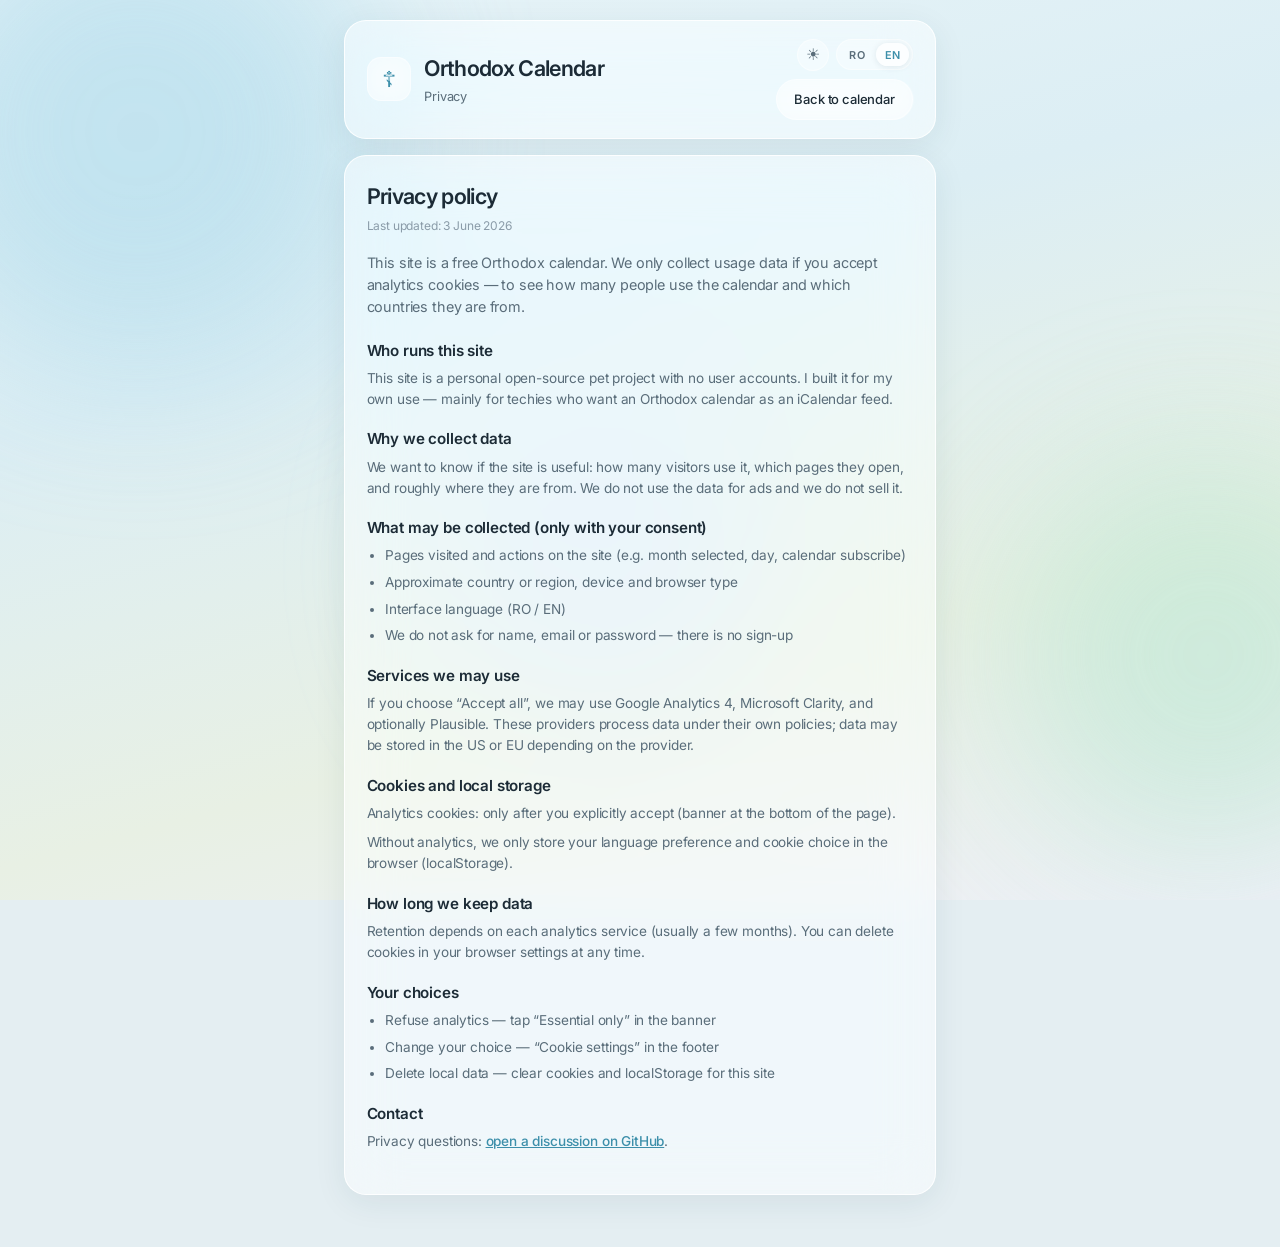
==== privacy.html @ df3aa3ce "Add full site experience: i18n, theme, privacy, subscribe, and fixes. Romanian/English UI with brows" ====
<!DOCTYPE html>
<html lang="en">
  <head>
    <script>
      (function () {
        var root = document.documentElement;
        try {
          if (localStorage.getItem("roc-theme") === "dark") {
            root.setAttribute("data-theme", "dark");
          }
        } catch (_) {}
        var lang = "en";
        try {
          var saved = localStorage.getItem("roc-calendar-lang");
          if (saved === "ro" || saved === "en") lang = saved;
          else {
            var list = navigator.languages && navigator.languages.length ? navigator.languages : [navigator.language || "en"];
            for (var i = 0; i < list.length; i++) {
              var t = String(list[i]).toLowerCase().replace("_", "-");
              if (t === "ro" || t.indexOf("ro-") === 0) {
                lang = "ro";
                break;
              }
            }
          }
        } catch (_) {}
        root.lang = lang;
      })();
    </script>
    <meta charset="utf-8" />
    <meta name="viewport" content="width=device-width, initial-scale=1" />
    <meta
      name="description"
      content="Politica de confidențialitate — Calendar Ortodox Românesc. Statistici anonime despre utilizare și țară."
    />
    <meta name="robots" content="index, follow" />
    <link rel="canonical" href="/privacy.html" />
    <title>Confidențialitate — Calendar Ortodox</title>
    <link rel="preconnect" href="https://fonts.googleapis.com" />
    <link rel="preconnect" href="https://fonts.gstatic.com" crossorigin />
    <link
      href="https://fonts.googleapis.com/css2?family=Inter:wght@400;500;600&display=swap"
      rel="stylesheet"
    />
    <link rel="stylesheet" href="/css/style.css" />
    <link
      rel="icon"
      href="data:image/svg+xml,%3Csvg xmlns='http://www.w3.org/2000/svg' viewBox='0 0 32 32'%3E%3Crect fill='%23a8d4e6' width='32' height='32' rx='8'/%3E%3Cpath stroke='%235a7a8a' stroke-width='1.5' d='M16 7v18M11 11h10M11 21h10'/%3E%3C/svg%3E"
    />
  </head>
  <body>
    <div class="ambient" aria-hidden="true">
      <div class="orb orb--1"></div>
      <div class="orb orb--2"></div>
      <div class="orb orb--3"></div>
    </div>

    <div class="shell shell--narrow">
      <header class="site-header glass">
        <div class="brand">
          <span class="brand-icon" aria-hidden="true">☦</span>
          <div>
            <h1 data-i18n="brand.title">Calendar Ortodox</h1>
            <p class="brand-sub" data-i18n="privacy.eyebrow">Confidențialitate</p>
          </div>
        </div>
        <div class="header-actions">
          <div class="header-controls">
            <button
              type="button"
              class="theme-toggle"
              id="theme-toggle"
              aria-pressed="false"
              aria-label="Temă întunecată"
            >
              <span class="theme-toggle__icon theme-toggle__icon--light" aria-hidden="true">☀</span>
              <span class="theme-toggle__icon theme-toggle__icon--dark" aria-hidden="true">☾</span>
            </button>
            <div class="lang-switch" role="group" data-i18n-aria="lang.label">
              <button type="button" class="lang-btn" data-lang="ro" aria-pressed="false">RO</button>
              <button type="button" class="lang-btn" data-lang="en" aria-pressed="false">EN</button>
            </div>
          </div>
          <a class="btn btn--glass btn--header" href="/" data-i18n="privacy.backHome">Înapoi la calendar</a>
        </div>
      </header>

      <main class="privacy-main">
        <article class="privacy glass">
          <h2 class="privacy__title" data-i18n="privacy.title">Politica de confidențialitate</h2>
          <p class="privacy__updated" data-i18n="privacy.updated">Actualizat: 3 iunie 2026</p>
          <p class="privacy__intro" data-i18n="privacy.intro">
            Acest site este un calendar ortodox gratuit. Colectăm date de utilizare doar dacă accepți cookie-urile de analiză — ca să vedem câți oameni folosesc calendarul și din ce țări vin.
          </p>

          <section class="privacy__section">
            <h3 data-i18n="privacy.who.title">Cine operează site-ul</h3>
            <p data-i18n="privacy.who.text">
              Acest site este un proiect personal open-source (pet project), fără conturi de utilizator.
            </p>
          </section>

          <section class="privacy__section">
            <h3 data-i18n="privacy.why.title">De ce colectăm date</h3>
            <p data-i18n="privacy.why.text">
              Vrem să știm dacă site-ul este util: câți vizitatori îl folosesc, ce pagini deschid și din ce țări provin (aproximativ). Nu folosim datele pentru reclame și nu le vindem.
            </p>
          </section>

          <section class="privacy__section">
            <h3 data-i18n="privacy.what.title">Ce date pot fi colectate (doar cu acceptul tău)</h3>
            <ul class="privacy__list">
              <li data-i18n="privacy.what.1">Pagini vizitate și acțiuni pe site (ex. lună selectată, zi, abonare la calendar)</li>
              <li data-i18n="privacy.what.2">Țară sau regiune aproximativă, tip de dispozitiv și browser</li>
              <li data-i18n="privacy.what.3">Limba interfeței (RO / EN)</li>
              <li data-i18n="privacy.what.4">Nu cerem nume, email sau parolă — site-ul nu are înregistrare</li>
            </ul>
          </section>

          <section class="privacy__section">
            <h3 data-i18n="privacy.providers.title">Servicii folosite</h3>
            <p data-i18n="privacy.providers.text">
              Dacă accepți „Accept toate”, putem folosi Google Analytics 4, Microsoft Clarity și, opțional, Plausible. Aceste servicii procesează date conform politicilor lor; datele ajung în SUA sau UE în funcție de furnizor.
            </p>
          </section>

          <section class="privacy__section">
            <h3 data-i18n="privacy.cookies.title">Cookie-uri și stocare locală</h3>
            <p data-i18n="privacy.cookies.analytics">
              Cookie-uri de analiză: doar după accept explicit (bannerul de la baza paginii).
            </p>
            <p data-i18n="privacy.cookies.essential">
              Fără analiză, păstrăm în browser doar preferința de limbă și alegerea ta privind cookie-urile (localStorage).
            </p>
          </section>

          <section class="privacy__section">
            <h3 data-i18n="privacy.retention.title">Cât timp păstrăm datele</h3>
            <p data-i18n="privacy.retention.text">
              Durata depinde de fiecare serviciu de analiză (de obicei câteva luni). Poți șterge cookie-urile din setările browserului oricând.
            </p>
          </section>

          <section class="privacy__section">
            <h3 data-i18n="privacy.rights.title">Ce poți face</h3>
            <ul class="privacy__list">
              <li data-i18n="privacy.rights.1">Refuză analiza — apasă „Doar esențiale” în banner</li>
              <li data-i18n="privacy.rights.2">Schimbă alegerea — „Setări cookie” în subsol</li>
              <li data-i18n="privacy.rights.3">Șterge date locale — șterge cookie-urile și localStorage pentru acest site</li>
            </ul>
          </section>

          <section class="privacy__section">
            <h3 data-i18n="privacy.contact.title">Contact</h3>
            <p>
              <span data-i18n="privacy.contact.before">Întrebări despre confidențialitate:</span>
              <a
                href="https://github.com/tiberiuungurianu/romanian-orthodox-calendar/issues"
                target="_blank"
                rel="noopener"
                data-i18n="privacy.contact.link"
                >deschide o discuție pe GitHub</a
              ><span data-i18n="privacy.contact.after">.</span>
            </p>
          </section>
        </article>
      </main>

      <footer class="site-footer">
        <p>
          <a href="/" data-i18n="privacy.backHome">Înapoi la calendar</a>
          ·
          <button type="button" class="footer-link" id="cookie-settings-link" data-i18n="consent.settings">
            Setări cookie
          </button>
        </p>
      </footer>
    </div>

    <div
      id="cookie-banner"
      class="cookie-banner glass"
      role="dialog"
      aria-labelledby="cookie-banner-title"
      aria-describedby="cookie-banner-text"
      hidden
    >
      <div class="cookie-banner__inner">
        <h2 id="cookie-banner-title" class="cookie-banner__title" data-i18n="consent.title">Cookie-uri și statistici</h2>
        <p id="cookie-banner-text" class="cookie-banner__text" data-i18n="consent.text">
          Folosim cookie-uri și servicii de analiză pentru a înțelege cum este folosit site-ul.
        </p>
        <p class="cookie-banner__legal">
          <a href="/privacy.html" data-i18n="consent.privacy">Politica de confidențialitate</a>
        </p>
        <div class="cookie-banner__actions">
          <button type="button" class="btn btn--fill" id="cookie-accept" data-i18n="consent.accept">Accept toate</button>
          <button type="button" class="btn btn--glass" id="cookie-reject" data-i18n="consent.reject">Doar esențiale</button>
        </div>
      </div>
    </div>

    <script type="module" src="/js/privacy-page.js"></script>
  </body>
</html>
---- css/style.css ----
/* Liquid glass — calm, fresh, minimalist */

:root {
  --ink: #1c2b36;
  --ink-soft: #5a6d7a;
  --ink-faint: #8a9ba8;

  --glass-bg: rgba(255, 255, 255, 0.52);
  --glass-bg-strong: rgba(255, 255, 255, 0.72);
  --glass-border: rgba(255, 255, 255, 0.85);
  --glass-border-subtle: rgba(255, 255, 255, 0.45);
  --glass-inset: rgba(255, 255, 255, 0.35);
  --glass-shadow: 0 8px 32px rgba(28, 60, 80, 0.08);
  --glass-shadow-hover: 0 12px 40px rgba(28, 60, 80, 0.12);

  --page-bg: #e4eef2;
  --ambient-bg: linear-gradient(165deg, #e8f4f8 0%, #dceef4 35%, #e8f0e4 70%, #eef0f8 100%);
  --orb-1: #a8d8ea;
  --orb-2: #b8e6d0;
  --orb-3: #d4e4f8;
  --orb-opacity: 0.55;

  --surface-hover: rgba(255, 255, 255, 0.55);
  --switch-active-bg: rgba(255, 255, 255, 0.75);
  --switch-active-shadow: 0 1px 6px rgba(28, 60, 80, 0.1);
  --btn-glass-bg: rgba(255, 255, 255, 0.4);
  --btn-glass-hover: rgba(255, 255, 255, 0.65);
  --btn-icon-hover: rgba(255, 255, 255, 0.55);
  --platform-bg: rgba(255, 255, 255, 0.55);
  --platform-shadow: 0 4px 16px rgba(28, 60, 80, 0.08);
  --subscribe-help-bg: rgba(255, 255, 255, 0.6);
  --event-surface-bg: rgba(255, 255, 255, 0.45);
  --event-surface-border: rgba(255, 255, 255, 0.6);
  --divider: rgba(255, 255, 255, 0.55);
  --scrollbar-thumb: rgba(90, 109, 122, 0.25);
  --focus-outline: rgba(61, 143, 170, 0.55);
  --today-halo: rgba(255, 255, 255, 0.9);
  --feast-num: #a67c1a;
  --major-title: #9f3030;
  --empty-border: rgba(90, 109, 122, 0.2);
  --month-active-bg: rgba(61, 143, 170, 0.18);
  --month-active-border: rgba(61, 143, 170, 0.45);
  --month-active-ring: rgba(61, 143, 170, 0.2);
  --month-current-border: rgba(61, 143, 170, 0.25);
  --grid-selected-border: rgba(61, 143, 170, 0.45);
  --grid-selected-inset: rgba(61, 143, 170, 0.25);
  --grid-selected-major-border: rgba(214, 69, 69, 0.4);
  --grid-selected-major-ring: rgba(214, 69, 69, 0.15);
  --cookie-banner-shadow: 0 16px 48px rgba(28, 60, 80, 0.18);
  --hover-accent-border: rgba(61, 143, 170, 0.4);
  --hover-ring: 0 0 0 3px var(--accent-soft);
  --hover-lift-shadow: 0 8px 24px rgba(28, 60, 80, 0.12);
  --hover-cell-shadow: 0 4px 14px rgba(28, 60, 80, 0.1);
  --hover-fill-shadow: 0 8px 28px var(--accent-fill-shadow-hover), var(--hover-ring);
  --hover-ease: cubic-bezier(0.22, 1, 0.36, 1);

  --accent: #3d8faa;
  --accent-soft: rgba(61, 143, 170, 0.15);
  --accent-fill-top: #4a9fb8;
  --accent-fill-bottom: #3d8faa;
  --accent-fill-shadow: rgba(61, 143, 170, 0.35);
  --accent-fill-shadow-hover: rgba(61, 143, 170, 0.45);
  --today-ring: #3d8faa;
  --today-shadow: rgba(61, 143, 170, 0.4);
  --today-shadow-tone: rgba(61, 143, 170, 0.35);
  --spinner-track: rgba(61, 143, 170, 0.15);

  --major: #d64545;
  --major-bg: rgba(214, 69, 69, 0.12);
  --major-border: rgba(214, 69, 69, 0.25);
  --feast: #c4922a;
  --feast-bg: rgba(196, 146, 42, 0.12);
  --feast-border: rgba(196, 146, 42, 0.28);
  --saint: #3d9a6a;
  --saint-bg: rgba(61, 154, 106, 0.1);
  --saint-border: rgba(61, 154, 106, 0.22);
  --fasting: #7b6cb8;
  --fasting-bg: rgba(123, 108, 184, 0.1);
  --fasting-border: rgba(123, 108, 184, 0.25);

  --radius-sm: 12px;
  --radius: 22px;
  --radius-lg: 28px;
  --blur: blur(28px) saturate(160%);
  --font: "Inter", -apple-system, BlinkMacSystemFont, "SF Pro Text", "Segoe UI", sans-serif;
  --cal-gap: 6px;
  --cal-cell-h: 2.75rem;
  --cal-weekday-h: 1.75rem;

  color-scheme: light;
}

[data-theme="dark"] {
  --ink: #e4edf3;
  --ink-soft: #9eb0bc;
  --ink-faint: #6d8494;

  --glass-bg: rgba(22, 34, 42, 0.78);
  --glass-bg-strong: rgba(30, 44, 54, 0.92);
  --glass-border: rgba(255, 255, 255, 0.1);
  --glass-border-subtle: rgba(255, 255, 255, 0.06);
  --glass-inset: rgba(0, 0, 0, 0.28);
  --glass-shadow: 0 8px 32px rgba(0, 0, 0, 0.4);
  --glass-shadow-hover: 0 12px 40px rgba(0, 0, 0, 0.5);

  --page-bg: #0e1418;
  --ambient-bg: linear-gradient(165deg, #0f1820 0%, #121c26 35%, #101820 70%, #0c1218 100%);
  --orb-1: #1a4a5c;
  --orb-2: #1a3d4a;
  --orb-3: #243850;
  --orb-opacity: 0.4;

  --surface-hover: rgba(255, 255, 255, 0.08);
  --switch-active-bg: rgba(255, 255, 255, 0.12);
  --switch-active-shadow: 0 1px 8px rgba(0, 0, 0, 0.35);
  --btn-glass-bg: rgba(255, 255, 255, 0.06);
  --btn-glass-hover: rgba(255, 255, 255, 0.12);
  --btn-icon-hover: rgba(255, 255, 255, 0.1);
  --platform-bg: rgba(255, 255, 255, 0.06);
  --platform-shadow: 0 4px 16px rgba(0, 0, 0, 0.35);
  --subscribe-help-bg: rgba(255, 255, 255, 0.05);
  --event-surface-bg: rgba(255, 255, 255, 0.05);
  --event-surface-border: rgba(255, 255, 255, 0.08);
  --divider: rgba(255, 255, 255, 0.1);
  --scrollbar-thumb: rgba(255, 255, 255, 0.15);
  --focus-outline: rgba(94, 184, 212, 0.65);
  --today-halo: rgba(14, 20, 24, 0.95);
  --feast-num: #e8c060;
  --major-title: #f5a0a0;
  --empty-border: rgba(255, 255, 255, 0.12);
  --month-active-bg: rgba(94, 184, 212, 0.2);
  --month-active-border: rgba(94, 184, 212, 0.45);
  --month-active-ring: rgba(94, 184, 212, 0.25);
  --month-current-border: rgba(94, 184, 212, 0.3);
  --grid-selected-border: rgba(94, 184, 212, 0.5);
  --grid-selected-inset: rgba(94, 184, 212, 0.3);
  --grid-selected-major-border: rgba(240, 112, 112, 0.45);
  --grid-selected-major-ring: rgba(240, 112, 112, 0.2);
  --cookie-banner-shadow: 0 16px 48px rgba(0, 0, 0, 0.55);
  --hover-accent-border: rgba(94, 184, 212, 0.45);
  --hover-lift-shadow: 0 10px 28px rgba(0, 0, 0, 0.45);
  --hover-cell-shadow: 0 6px 18px rgba(0, 0, 0, 0.35);
  --hover-fill-shadow: 0 10px 32px var(--accent-fill-shadow-hover), var(--hover-ring);

  --accent: #5eb8d4;
  --accent-soft: rgba(94, 184, 212, 0.2);
  --accent-fill-top: #6ec4de;
  --accent-fill-bottom: #4a9fb8;
  --accent-fill-shadow: rgba(94, 184, 212, 0.35);
  --accent-fill-shadow-hover: rgba(94, 184, 212, 0.5);
  --today-ring: #5eb8d4;
  --today-shadow: rgba(94, 184, 212, 0.45);
  --today-shadow-tone: rgba(94, 184, 212, 0.4);
  --spinner-track: rgba(94, 184, 212, 0.2);

  --major: #f07070;
  --major-bg: rgba(240, 112, 112, 0.15);
  --major-border: rgba(240, 112, 112, 0.35);
  --feast: #e8c060;
  --feast-bg: rgba(232, 192, 96, 0.14);
  --feast-border: rgba(232, 192, 96, 0.32);
  --saint: #5ecf8a;
  --saint-bg: rgba(94, 207, 138, 0.12);
  --saint-border: rgba(94, 207, 138, 0.28);
  --fasting: #a898e8;
  --fasting-bg: rgba(168, 152, 232, 0.12);
  --fasting-border: rgba(168, 152, 232, 0.3);

  color-scheme: dark;
}

*,
*::before,
*::after {
  box-sizing: border-box;
}

html {
  font-size: 16px;
  -webkit-font-smoothing: antialiased;
  -moz-osx-font-smoothing: grayscale;
  scroll-behavior: smooth;
}

@media (prefers-reduced-motion: reduce) {
  html {
    scroll-behavior: auto;
  }
}

body {
  margin: 0;
  min-height: 100vh;
  font-family: var(--font);
  font-weight: 400;
  color: var(--ink);
  background: var(--page-bg);
  line-height: 1.55;
  letter-spacing: -0.01em;
  transition: background 0.25s ease, color 0.2s ease;
}

/* Ambient mesh background */
.ambient {
  position: fixed;
  inset: 0;
  z-index: -1;
  overflow: hidden;
  background: var(--ambient-bg);
  transition: background 0.35s ease;
}

.orb {
  position: absolute;
  border-radius: 50%;
  filter: blur(80px);
  opacity: var(--orb-opacity);
  animation: drift 22s ease-in-out infinite;
  will-change: transform;
  contain: strict;
  transition: background 0.35s ease, opacity 0.35s ease;
}

.orb--1 {
  width: min(70vw, 480px);
  height: min(70vw, 480px);
  background: var(--orb-1);
  top: -12%;
  left: -8%;
}

.orb--2 {
  width: min(60vw, 400px);
  height: min(60vw, 400px);
  background: var(--orb-2);
  bottom: 5%;
  right: -10%;
  animation-delay: -8s;
}

.orb--3 {
  width: min(50vw, 320px);
  height: min(50vw, 320px);
  background: var(--orb-3);
  top: 45%;
  left: 35%;
  animation-delay: -14s;
}

@keyframes drift {
  0%,
  100% {
    transform: translate(0, 0) scale(1);
  }
  50% {
    transform: translate(2%, 3%) scale(1.04);
  }
}

.shell {
  max-width: 1120px;
  margin: 0 auto;
  padding: 1.25rem 1.5rem 2rem;
}

/* Glass surfaces */
.glass {
  background: var(--glass-bg);
  backdrop-filter: var(--blur);
  -webkit-backdrop-filter: var(--blur);
  border: 1px solid var(--glass-border);
  border-radius: var(--radius);
  box-shadow: var(--glass-shadow);
  transition: background 0.25s ease, border-color 0.25s ease, box-shadow 0.25s ease;
}

.glass-inset {
  background: var(--glass-inset);
  backdrop-filter: blur(16px) saturate(140%);
  -webkit-backdrop-filter: blur(16px) saturate(140%);
  border: 1px solid var(--glass-border-subtle);
  border-radius: var(--radius-sm);
  transition: background 0.25s var(--hover-ease), border-color 0.25s var(--hover-ease),
    box-shadow 0.25s var(--hover-ease), transform 0.25s var(--hover-ease);
}

/* Header */
.site-header {
  display: flex;
  align-items: center;
  justify-content: space-between;
  gap: 1rem;
  padding: 1.1rem 1.35rem;
  margin-bottom: 0.85rem;
}

.brand {
  display: flex;
  align-items: center;
  gap: 0.85rem;
}

.brand-icon {
  display: flex;
  align-items: center;
  justify-content: center;
  width: 2.75rem;
  height: 2.75rem;
  font-size: 1.35rem;
  color: var(--accent);
  background: var(--glass-inset);
  border: 1px solid var(--glass-border-subtle);
  border-radius: 14px;
  backdrop-filter: blur(12px);
}

.brand h1 {
  margin: 0;
  font-size: 1.35rem;
  font-weight: 600;
  letter-spacing: -0.03em;
}

.brand-sub {
  margin: 0.1rem 0 0;
  font-size: 0.8rem;
  color: var(--ink-soft);
  font-weight: 400;
}

.header-actions {
  display: flex;
  flex-direction: column;
  align-items: flex-end;
  gap: 0.5rem;
}

.source {
  margin: 0;
  font-size: 0.75rem;
}

.source a {
  color: var(--accent);
  text-decoration: none;
  font-weight: 500;
}


.btn--header {
  padding: 0.45rem 1rem;
  font-size: 0.75rem;
  white-space: nowrap;
}

.lang-switch {
  display: inline-flex;
  padding: 3px;
  border-radius: 100px;
  background: var(--glass-inset);
  border: 1px solid var(--glass-border-subtle);
  gap: 2px;
}

.lang-btn {
  font-family: var(--font);
  font-size: 0.68rem;
  font-weight: 600;
  letter-spacing: 0.04em;
  padding: 0.3rem 0.55rem;
  border: none;
  border-radius: 100px;
  background: transparent;
  color: var(--ink-soft);
  cursor: pointer;
  transition: background 0.25s var(--hover-ease), color 0.25s var(--hover-ease), box-shadow 0.25s var(--hover-ease),
    transform 0.25s var(--hover-ease);
}

.lang-btn--active {
  background: var(--switch-active-bg);
  color: var(--accent);
  box-shadow: var(--switch-active-shadow);
}

.theme-toggle {
  display: inline-flex;
  align-items: center;
  justify-content: center;
  width: 2rem;
  height: 2rem;
  padding: 0;
  border: 1px solid var(--glass-border-subtle);
  border-radius: 50%;
  background: var(--glass-inset);
  color: var(--ink-soft);
  cursor: pointer;
  font-size: 1rem;
  line-height: 1;
  transition: background 0.25s var(--hover-ease), color 0.25s var(--hover-ease), border-color 0.25s var(--hover-ease),
    box-shadow 0.25s var(--hover-ease), transform 0.25s var(--hover-ease);
}

.theme-toggle:active {
  transform: scale(0.94);
}

.theme-toggle__icon--dark {
  display: none;
}

[data-theme="dark"] .theme-toggle__icon--light {
  display: none;
}

[data-theme="dark"] .theme-toggle__icon--dark {
  display: inline;
}

.header-controls {
  display: inline-flex;
  align-items: center;
  gap: 0.45rem;
}

main {
  display: flex;
  flex-direction: column;
  gap: 0.7rem;
}

/* Two columns on desktop: calendar left, month matrix right */
.app-layout {
  display: flex;
  flex-direction: column;
  gap: 0.7rem;
}

.col-main {
  display: flex;
  flex-direction: column;
  gap: 0.7rem;
  min-width: 0;
  overflow-anchor: none;
}

.col-months {
  padding: 1.1rem 1.15rem;
}

@media (max-width: 899px) {
  .col-months {
    order: -1;
  }
}

.months-lede {
  margin: 0 0 0.85rem;
  font-size: 0.75rem;
  color: var(--ink-faint);
  line-height: 1.4;
}

.month-matrix {
  display: grid;
  grid-template-columns: repeat(3, 1fr);
  gap: 0.45rem;
}

.month-cell {
  display: flex;
  flex-direction: column;
  align-items: center;
  justify-content: center;
  gap: 0.1rem;
  min-height: 3.5rem;
  padding: 0.55rem 0.35rem;
  border: 1px solid transparent;
  border-radius: var(--radius-sm);
  cursor: pointer;
  font-family: var(--font);
  text-align: center;
  transition: background 0.25s var(--hover-ease), border-color 0.25s var(--hover-ease),
    transform 0.25s var(--hover-ease), box-shadow 0.25s var(--hover-ease);
}

.month-cell--active {
  background: var(--month-active-bg) !important;
  border-color: var(--month-active-border) !important;
  box-shadow: 0 0 0 1px var(--month-active-ring);
}

.month-cell--active .month-cell__name {
  color: var(--accent);
  font-weight: 600;
}

.month-cell--current-month:not(.month-cell--active) {
  border-color: var(--month-current-border);
}

.month-cell__name {
  font-size: 0.78rem;
  font-weight: 500;
  color: var(--ink);
  letter-spacing: -0.02em;
  line-height: 1.2;
}

.month-cell__year {
  font-size: 0.65rem;
  font-weight: 500;
  color: var(--ink-faint);
  font-variant-numeric: tabular-nums;
}

@media (min-width: 900px) {
  .app-layout {
    display: grid;
    grid-template-columns: minmax(0, 1fr) 240px;
    gap: 0.85rem;
    align-items: start;
  }

  .col-months {
    position: sticky;
    top: 1.25rem;
    padding: 1rem 0.95rem;
  }

  .month-matrix {
    grid-template-columns: repeat(2, 1fr);
    gap: 0.4rem;
  }

  .month-cell {
    min-height: 3.25rem;
  }
}

.eyebrow {
  margin: 0 0 0.25rem;
  font-size: 0.68rem;
  font-weight: 600;
  text-transform: uppercase;
  letter-spacing: 0.1em;
  color: var(--ink-faint);
}

.section-title,
.month-label {
  margin: 0;
  font-size: 1.5rem;
  font-weight: 600;
  letter-spacing: -0.03em;
}

.lede {
  margin: 0 0 1.1rem;
  font-size: 0.9rem;
  color: var(--ink-soft);
  line-height: 1.5;
}

.subscribe {
  padding: 1.15rem 1.25rem 1.1rem;
  content-visibility: auto;
  contain-intrinsic-size: auto 320px;
}

.subscribe h2 {
  margin: 0 0 0.35rem;
  font-size: 1.15rem;
  font-weight: 600;
  letter-spacing: -0.02em;
}

.feed-label {
  display: block;
  font-size: 0.68rem;
  font-weight: 600;
  text-transform: uppercase;
  letter-spacing: 0.08em;
  color: var(--ink-faint);
  margin-bottom: 0.4rem;
}

.feed-row {
  display: flex;
  gap: 0.5rem;
  margin-bottom: 0.45rem;
}

.feed-input {
  flex: 1;
  min-width: 0;
  font-family: var(--font);
  font-size: 0.75rem;
  color: var(--ink-soft);
  padding: 0.65rem 0.85rem;
  border: none;
  outline: none;
}

.feed-input:focus {
  box-shadow: 0 0 0 2px var(--focus-outline);
}

.feed-hint {
  margin: 0 0 1rem;
  font-size: 0.78rem;
  color: var(--ink-faint);
  line-height: 1.4;
}

.subscribe-platforms {
  display: grid;
  grid-template-columns: repeat(2, 1fr);
  gap: 0.5rem;
  margin-bottom: 0.75rem;
}

.platform-card {
  display: flex;
  flex-direction: column;
  align-items: flex-start;
  gap: 0.15rem;
  padding: 0.85rem 0.9rem;
  text-decoration: none;
  color: inherit;
  transition: background 0.25s var(--hover-ease), transform 0.25s var(--hover-ease), box-shadow 0.25s var(--hover-ease),
    border-color 0.25s var(--hover-ease);
}

.platform-card__icon {
  width: 1.75rem;
  height: 1.75rem;
  border-radius: 8px;
  background: linear-gradient(145deg, #5ac8fa, #007aff);
  margin-bottom: 0.25rem;
}

.platform-card__icon--google {
  background: linear-gradient(145deg, #fbbc04, #ea4335 55%, #34a853);
}

.platform-card__icon--outlook {
  background: linear-gradient(145deg, #0078d4, #00bcf2);
}

.platform-card__icon--download {
  display: flex;
  align-items: center;
  justify-content: center;
  font-size: 1rem;
  font-weight: 600;
  color: var(--ink-soft);
  background: var(--subscribe-help-bg);
}

.platform-card__name {
  font-size: 0.85rem;
  font-weight: 600;
  letter-spacing: -0.02em;
}

.platform-card__hint {
  font-size: 0.68rem;
  color: var(--ink-faint);
}

.subscribe-extra {
  display: flex;
  flex-wrap: wrap;
  gap: 0.45rem;
  margin-bottom: 0.75rem;
}

.subscribe-help {
  padding: 0;
  overflow: hidden;
}

.subscribe-help summary {
  padding: 0.75rem 1rem;
  font-size: 0.82rem;
  font-weight: 500;
  color: var(--ink-soft);
  cursor: pointer;
  list-style: none;
  border-radius: var(--radius-sm);
  transition: background 0.25s var(--hover-ease), color 0.25s var(--hover-ease);
}

.subscribe-help summary::-webkit-details-marker {
  display: none;
}

.subscribe-help summary::after {
  content: " +";
  color: var(--accent);
}

.subscribe-help[open] summary::after {
  content: " −";
}

.subscribe-help__body {
  padding: 0 1rem 1rem;
  display: grid;
  gap: 0.85rem;
}

.subscribe-help__body article h3 {
  margin: 0 0 0.25rem;
  font-size: 0.8rem;
  font-weight: 600;
  color: var(--ink);
}

.subscribe-help__body article p {
  margin: 0;
  font-size: 0.78rem;
  color: var(--ink-soft);
  line-height: 1.45;
}

@media (min-width: 600px) {
  .subscribe-platforms {
    grid-template-columns: repeat(4, 1fr);
  }
}

/* Buttons */
.btn {
  font-family: var(--font);
  font-size: 0.8125rem;
  font-weight: 500;
  padding: 0.6rem 1.1rem;
  border-radius: 100px;
  border: none;
  cursor: pointer;
  text-decoration: none;
  display: inline-flex;
  align-items: center;
  justify-content: center;
  transition: transform 0.25s var(--hover-ease), box-shadow 0.25s var(--hover-ease), background 0.25s var(--hover-ease),
    border-color 0.25s var(--hover-ease), color 0.2s ease;
}

.btn:active {
  transform: scale(0.97);
}

.btn--fill {
  background: linear-gradient(180deg, var(--accent-fill-top) 0%, var(--accent-fill-bottom) 100%);
  color: #fff;
  box-shadow: 0 4px 16px var(--accent-fill-shadow);
}

.btn--glass {
  background: var(--btn-glass-bg);
  color: var(--ink);
  border: 1px solid var(--glass-border-subtle);
  backdrop-filter: blur(12px);
}

.btn--compact {
  padding: 0.45rem 0.9rem;
  font-size: 0.75rem;
}

.btn-icon {
  width: 2.5rem;
  height: 2.5rem;
  padding: 0;
  border: none;
  border-radius: 50%;
  cursor: pointer;
  color: var(--ink);
  display: flex;
  align-items: center;
  justify-content: center;
  transition: transform 0.25s var(--hover-ease), background 0.25s var(--hover-ease), box-shadow 0.25s var(--hover-ease),
    color 0.2s ease;
}

.btn-icon:active {
  transform: scale(0.94);
}

/* Cards */
.today,
.calendar,
.loader,
.error,
.subscribe {
  padding: 1.1rem 1.2rem;
}

.loader,
.error {
  text-align: center;
  color: var(--ink-soft);
}

.spinner {
  width: 32px;
  height: 32px;
  margin: 0 auto 0.85rem;
  border: 2px solid var(--spinner-track);
  border-top-color: var(--accent);
  border-radius: 50%;
  animation: spin 0.7s linear infinite;
}

@keyframes spin {
  to {
    transform: rotate(360deg);
  }
}

.error h2 {
  margin: 0 0 0.5rem;
  font-size: 1.1rem;
  font-weight: 600;
  color: var(--major);
}

.meta {
  margin: 0 0 0.25rem;
  padding-left: 0.25rem;
  font-size: 0.75rem;
  color: var(--ink-faint);
}

.muted {
  color: var(--ink-soft);
  font-size: 0.9rem;
}

/* Events */
.event-list {
  list-style: none;
  margin: 0.55rem 0 0;
  padding: 0;
  display: flex;
  flex-direction: column;
  gap: 0.4rem;
}

.event-item {
  display: flex;
  flex-wrap: wrap;
  align-items: center;
  gap: 0.5rem 0.65rem;
  padding: 0.75rem 1rem;
  border-radius: var(--radius-sm);
  background: var(--event-surface-bg);
  border: 1px solid var(--event-surface-border);
  backdrop-filter: blur(8px);
  border-left: 3px solid var(--saint);
}

.event-item--major {
  border-left-color: var(--major);
  background: var(--major-bg);
}

.event-item--major .event-title {
  font-weight: 500;
  color: var(--major-title);
}

.event-item--major .event-badge {
  background: rgba(214, 69, 69, 0.9);
  color: #fff;
}

.event-item--feast {
  border-left-color: var(--feast);
  background: var(--feast-bg);
}

.event-item--feast .event-badge {
  background: rgba(196, 146, 42, 0.9);
  color: #fff;
}

.event-item--saint .event-badge {
  background: rgba(61, 154, 106, 0.85);
  color: #fff;
}

.event-item--fasting {
  border-left-color: var(--fasting);
  background: var(--fasting-bg);
}

.event-item--fasting .event-badge {
  background: rgba(123, 108, 184, 0.9);
  color: #fff;
}

.event-item--empty {
  border-left-color: transparent;
  background: transparent;
  border: 1px dashed var(--empty-border);
  color: var(--ink-soft);
  font-size: 0.88rem;
}

.event-badge {
  font-size: 0.6rem;
  font-weight: 600;
  text-transform: uppercase;
  letter-spacing: 0.06em;
  padding: 0.2rem 0.5rem;
  border-radius: 100px;
  flex-shrink: 0;
}

.event-title {
  font-size: 0.9rem;
  flex: 1;
  min-width: 10rem;
  line-height: 1.4;
}

/* Calendar grid */
.cal-toolbar {
  display: flex;
  align-items: center;
  gap: 0.4rem;
  margin-bottom: 0.85rem;
}

.month-label {
  flex: 1;
  text-align: center;
  font-size: 1.25rem;
  min-width: 9.5rem;
}

/* Fixed-height calendar area — 6 weeks always */
.calendar-grid-wrap {
  min-height: calc(
    var(--cal-weekday-h) + 6 * var(--cal-cell-h) + 5 * var(--cal-gap)
  );
}

.calendar-grid {
  display: grid;
  grid-template-columns: repeat(7, 1fr);
  grid-template-rows: var(--cal-weekday-h) repeat(6, var(--cal-cell-h));
  gap: var(--cal-gap);
  height: calc(var(--cal-weekday-h) + 6 * var(--cal-cell-h) + 5 * var(--cal-gap));
}

section.calendar {
  min-height: 0;
}

/* Day detail — always reserved inside calendar card (no layout jump) */
.day-detail-slot {
  margin-top: 0.75rem;
  padding-top: 0.85rem;
  border-top: 1px solid var(--divider);
  min-height: 8.5rem;
}

.day-detail-slot--idle #day-title {
  color: var(--ink-faint);
}

.day-panel-empty {
  margin: 0.35rem 0 0;
  font-size: 0.88rem;
}

.day-panel-events {
  max-height: 10.5rem;
  overflow-y: auto;
  overscroll-behavior: contain;
  scrollbar-width: thin;
}

.day-panel-events::-webkit-scrollbar {
  width: 5px;
}

.day-panel-events::-webkit-scrollbar-thumb {
  background: var(--scrollbar-thumb);
  border-radius: 4px;
}

.grid-cell:focus {
  outline: none;
}

.grid-cell:focus-visible {
  outline: 2px solid var(--focus-outline);
  outline-offset: 1px;
}

.grid-weekday {
  text-align: center;
  font-size: 0.65rem;
  font-weight: 600;
  text-transform: uppercase;
  letter-spacing: 0.06em;
  color: var(--ink-faint);
  padding: 0.25rem 0 0.5rem;
}

.grid-cell {
  height: 100%;
  min-height: 0;
  display: flex;
  flex-direction: column;
  align-items: center;
  justify-content: center;
  gap: 3px;
  border: 1px solid transparent;
  border-radius: var(--radius-sm);
  background: transparent;
  cursor: pointer;
  font-family: var(--font);
  padding: 0.15rem;
  transition: background 0.25s var(--hover-ease), border-color 0.25s var(--hover-ease), box-shadow 0.25s var(--hover-ease),
    transform 0.25s var(--hover-ease);
}

.grid-cell--pad {
  cursor: default;
  pointer-events: none;
}

.grid-cell--tone-major {
  background: var(--major-bg);
  border-color: var(--major-border);
}

.grid-cell--tone-major .day-num {
  color: var(--major);
  font-weight: 600;
}

.grid-cell--tone-feast {
  background: var(--feast-bg);
  border-color: var(--feast-border);
}

.grid-cell--tone-feast .day-num {
  color: var(--feast-num);
  font-weight: 600;
}

.grid-cell--tone-saint {
  background: var(--saint-bg);
  border-color: var(--saint-border);
}

.grid-cell--tone-saint .day-num {
  color: var(--saint);
  font-weight: 500;
}

.grid-cell--tone-fasting {
  background: var(--fasting-bg);
  border-color: var(--fasting-border);
}

.grid-cell--tone-fasting .day-num {
  color: var(--fasting);
  font-weight: 500;
}

.grid-cell--today .day-num {
  background: var(--today-ring);
  color: #fff;
  width: 1.75rem;
  height: 1.75rem;
  border-radius: 50%;
  display: flex;
  align-items: center;
  justify-content: center;
  font-weight: 600;
  font-size: 0.8rem;
  box-shadow: 0 2px 12px var(--today-shadow);
}

.grid-cell--today.grid-cell--tone-major .day-num,
.grid-cell--today.grid-cell--tone-feast .day-num {
  box-shadow: 0 0 0 2px var(--today-halo), 0 2px 12px var(--today-shadow-tone);
}

.grid-cell--selected {
  background: var(--glass-bg-strong) !important;
  border-color: var(--grid-selected-border) !important;
  box-shadow: inset 0 0 0 2px var(--grid-selected-inset);
}

.grid-cell--selected.grid-cell--tone-major {
  border-color: var(--grid-selected-major-border) !important;
  box-shadow: 0 0 0 2px var(--grid-selected-major-ring);
}

.day-num {
  font-size: 0.82rem;
  line-height: 1.75rem;
  font-weight: 450;
  font-variant-numeric: tabular-nums;
}

.dots {
  display: flex;
  gap: 3px;
  min-height: 5px;
}

.dot {
  width: 5px;
  height: 5px;
  border-radius: 50%;
  box-shadow: 0 0 6px currentColor;
}

.dot--major {
  background: var(--major);
  color: var(--major);
}

.dot--feast {
  background: var(--feast);
  color: var(--feast);
}

.dot--saint {
  background: var(--saint);
  color: var(--saint);
}

.dot--fasting {
  background: var(--fasting);
  color: var(--fasting);
}

/* Legend */
.legend {
  list-style: none;
  margin: 0.85rem 0 0;
  padding: 0.75rem 0.85rem;
  display: grid;
  grid-template-columns: repeat(2, 1fr);
  gap: 0.4rem 0.75rem;
  font-size: 0.72rem;
  color: var(--ink-soft);
}

.legend-item {
  display: flex;
  align-items: center;
  gap: 0.45rem;
  line-height: 1.3;
}

.legend-item strong {
  font-weight: 600;
}

.legend-item--major strong {
  color: var(--major);
}

.legend-item--feast strong {
  color: var(--feast-num);
}

.legend-item--saint strong {
  color: var(--saint);
}

.legend-item--fasting strong {
  color: var(--fasting);
}

.legend-hint {
  color: var(--ink-faint);
}

.day-title--major,
.section-title.day-title--major {
  color: var(--major);
}

.day-title--feast,
.section-title.day-title--feast {
  color: var(--feast-num);
}

.day-title--saint,
.section-title.day-title--saint {
  color: var(--saint);
}

.day-title--fasting,
.section-title.day-title--fasting {
  color: var(--fasting);
}

/* Legal CTA (bottom of page) */
.page-legal {
  display: flex;
  justify-content: center;
  margin-top: 2.25rem;
}

/* Footer & toast */
.site-footer {
  margin-top: 1.25rem;
  text-align: center;
  font-size: 0.75rem;
  color: var(--ink-faint);
}

.site-footer a {
  color: var(--accent);
  text-decoration: none;
  font-weight: 500;
}

.site-footer__note {
  max-width: 28rem;
  margin: 0.35rem auto 0;
  line-height: 1.45;
}

.footer-link {
  font-family: var(--font);
  font-size: 0.75rem;
  color: var(--ink-faint);
  background: none;
  border: none;
  padding: 0;
  cursor: pointer;
  text-decoration: underline;
  transition: color 0.2s var(--hover-ease), text-shadow 0.2s var(--hover-ease);
}

/* Hover polish (pointer devices only) */
@media (hover: hover) {
  .source a:hover {
    text-decoration: underline;
    text-underline-offset: 3px;
    text-shadow: 0 0 20px var(--accent-soft);
  }

  .lang-btn:not(.lang-btn--active):hover {
    color: var(--ink);
    background: var(--surface-hover);
  }

  .theme-toggle:hover {
    color: var(--accent);
    background: var(--surface-hover);
    border-color: var(--hover-accent-border);
    box-shadow: var(--hover-ring), var(--hover-lift-shadow);
    transform: translateY(-2px) scale(1.04);
  }

  .month-cell:not(.month-cell--active):hover {
    background: var(--surface-hover);
    border-color: var(--hover-accent-border);
    box-shadow: var(--hover-cell-shadow);
    transform: translateY(-2px);
  }

  .month-cell--active:hover {
    box-shadow: var(--hover-ring), var(--hover-cell-shadow);
    transform: translateY(-1px);
  }

  .platform-card.glass-inset:hover {
    background: var(--platform-bg);
    border-color: var(--hover-accent-border);
    transform: translateY(-3px);
    box-shadow: var(--hover-ring), var(--hover-lift-shadow);
  }

  .btn--fill:hover {
    transform: translateY(-2px);
    box-shadow: var(--hover-fill-shadow);
    filter: brightness(1.06);
  }

  .btn--glass:hover {
    background: var(--btn-glass-hover);
    border-color: var(--hover-accent-border);
    box-shadow: var(--hover-ring), var(--hover-lift-shadow);
    transform: translateY(-2px);
  }

  .btn-icon:hover {
    background: var(--btn-icon-hover);
    color: var(--accent);
    box-shadow: var(--hover-ring);
    transform: scale(1.06);
  }

  .grid-cell:hover:not(.grid-cell--pad):not(.grid-cell--selected) {
    background: var(--surface-hover);
    border-color: var(--hover-accent-border);
    box-shadow: var(--hover-cell-shadow);
    transform: translateY(-2px) scale(1.02);
  }

  .grid-cell--tone-major:hover:not(.grid-cell--pad):not(.grid-cell--selected) {
    background: var(--major-bg);
    border-color: var(--major-border);
    box-shadow: 0 4px 14px var(--major-border);
  }

  .grid-cell--tone-feast:hover:not(.grid-cell--pad):not(.grid-cell--selected) {
    background: var(--feast-bg);
    border-color: var(--feast-border);
    box-shadow: 0 4px 14px var(--feast-border);
  }

  .grid-cell--tone-saint:hover:not(.grid-cell--pad):not(.grid-cell--selected) {
    background: var(--saint-bg);
    border-color: var(--saint-border);
    box-shadow: 0 4px 14px var(--saint-border);
  }

  .grid-cell--tone-fasting:hover:not(.grid-cell--pad):not(.grid-cell--selected) {
    background: var(--fasting-bg);
    border-color: var(--fasting-border);
    box-shadow: 0 4px 14px var(--fasting-border);
  }

  .subscribe-help summary:hover {
    color: var(--ink);
    background: var(--surface-hover);
  }

  .site-footer a:hover,
  .footer-link:hover {
    color: var(--accent);
    text-decoration: underline;
    text-underline-offset: 3px;
    text-shadow: 0 0 16px var(--accent-soft);
  }

  .cookie-banner__legal a:hover {
    text-shadow: 0 0 12px var(--accent-soft);
  }

  .page-legal .btn--glass:hover {
    transform: translateY(-3px);
  }
}

/* Cookie consent */
.cookie-banner {
  position: fixed;
  inset: auto 1rem 1rem 1rem;
  z-index: 200;
  max-width: 520px;
  margin: 0 auto;
  left: 0;
  right: 0;
  padding: 1.1rem 1.2rem;
  box-shadow: var(--cookie-banner-shadow);
}

.cookie-banner__title {
  margin: 0 0 0.4rem;
  font-size: 1rem;
  font-weight: 600;
  letter-spacing: -0.02em;
}

.cookie-banner__text {
  margin: 0 0 0.5rem;
  font-size: 0.8rem;
  line-height: 1.45;
  color: var(--ink-soft);
}

.cookie-banner__legal {
  margin: 0 0 0.85rem;
  font-size: 0.75rem;
}

.cookie-banner__legal a {
  color: var(--accent);
  text-decoration: underline;
  font-weight: 500;
}

.cookie-banner__actions {
  display: flex;
  flex-wrap: wrap;
  gap: 0.5rem;
}

@media (max-width: 520px) {
  .cookie-banner {
    inset: auto 0.75rem 0.75rem 0.75rem;
  }

  .cookie-banner__actions .btn {
    flex: 1 1 calc(50% - 0.25rem);
  }
}

/* Privacy policy */
.shell--narrow {
  max-width: 40rem;
}

.privacy-main {
  margin-top: 1rem;
}

.privacy {
  padding: 1.5rem 1.35rem;
}

.privacy__title {
  margin: 0 0 0.25rem;
  font-size: 1.35rem;
  font-weight: 600;
  letter-spacing: -0.03em;
}

.privacy__updated {
  margin: 0 0 1rem;
  font-size: 0.75rem;
  color: var(--ink-faint);
}

.privacy__intro {
  margin: 0 0 1.25rem;
  font-size: 0.9rem;
  line-height: 1.55;
  color: var(--ink-soft);
}

.privacy__section {
  margin-bottom: 1.1rem;
}

.privacy__section h3 {
  margin: 0 0 0.35rem;
  font-size: 0.95rem;
  font-weight: 600;
}

.privacy__section p {
  margin: 0 0 0.5rem;
  font-size: 0.85rem;
  line-height: 1.55;
  color: var(--ink-soft);
}

.privacy__section p:last-child {
  margin-bottom: 0;
}

.privacy__section a {
  color: var(--accent);
  font-weight: 500;
}

.privacy__list {
  margin: 0;
  padding-left: 1.15rem;
  font-size: 0.85rem;
  line-height: 1.55;
  color: var(--ink-soft);
}

.privacy__list li + li {
  margin-top: 0.35rem;
}

.toast {
  position: fixed;
  bottom: 1.75rem;
  left: 50%;
  transform: translateX(-50%);
  padding: 0.7rem 1.25rem;
  font-size: 0.85rem;
  font-weight: 500;
  color: var(--ink);
  z-index: 100;
  max-width: 90vw;
  text-align: center;
}

@media (max-width: 520px) {
  .shell {
    padding: 1rem 1rem 1.75rem;
  }

  .site-header {
    flex-direction: column;
    align-items: stretch;
    padding: 1rem 1.1rem;
  }

  .header-actions {
    flex-direction: row;
    flex-wrap: wrap;
    align-items: center;
    justify-content: space-between;
    width: 100%;
    gap: 0.5rem;
  }

  .header-controls {
    order: -1;
  }

  .feed-row {
    flex-direction: column;
  }

  .feed-row .btn--fill {
    width: 100%;
  }

  .subscribe-platforms {
    grid-template-columns: repeat(2, 1fr);
  }

  .month-matrix {
    grid-template-columns: repeat(4, 1fr);
    gap: 0.35rem;
  }

  .month-cell__name {
    font-size: 0.68rem;
  }

  .month-cell__year {
    font-size: 0.6rem;
  }

  .legend {
    grid-template-columns: 1fr;
  }

  :root {
    --cal-gap: 4px;
    --cal-cell-h: 2.35rem;
    --cal-weekday-h: 1.5rem;
  }

  .grid-cell {
    border-radius: 10px;
  }
}

@media (prefers-reduced-motion: reduce) {
  .orb {
    animation: none;
  }

  .btn,
  .grid-cell,
  .month-cell,
  .theme-toggle,
  .platform-card.glass-inset,
  .glass-inset {
    transition: none;
  }

  @media (hover: hover) {
    .theme-toggle:hover,
    .month-cell:hover,
    .platform-card.glass-inset:hover,
    .btn--fill:hover,
    .btn--glass:hover,
    .btn-icon:hover,
    .grid-cell:hover:not(.grid-cell--pad) {
      transform: none;
    }

    .btn--fill:hover {
      filter: none;
    }
  }
}
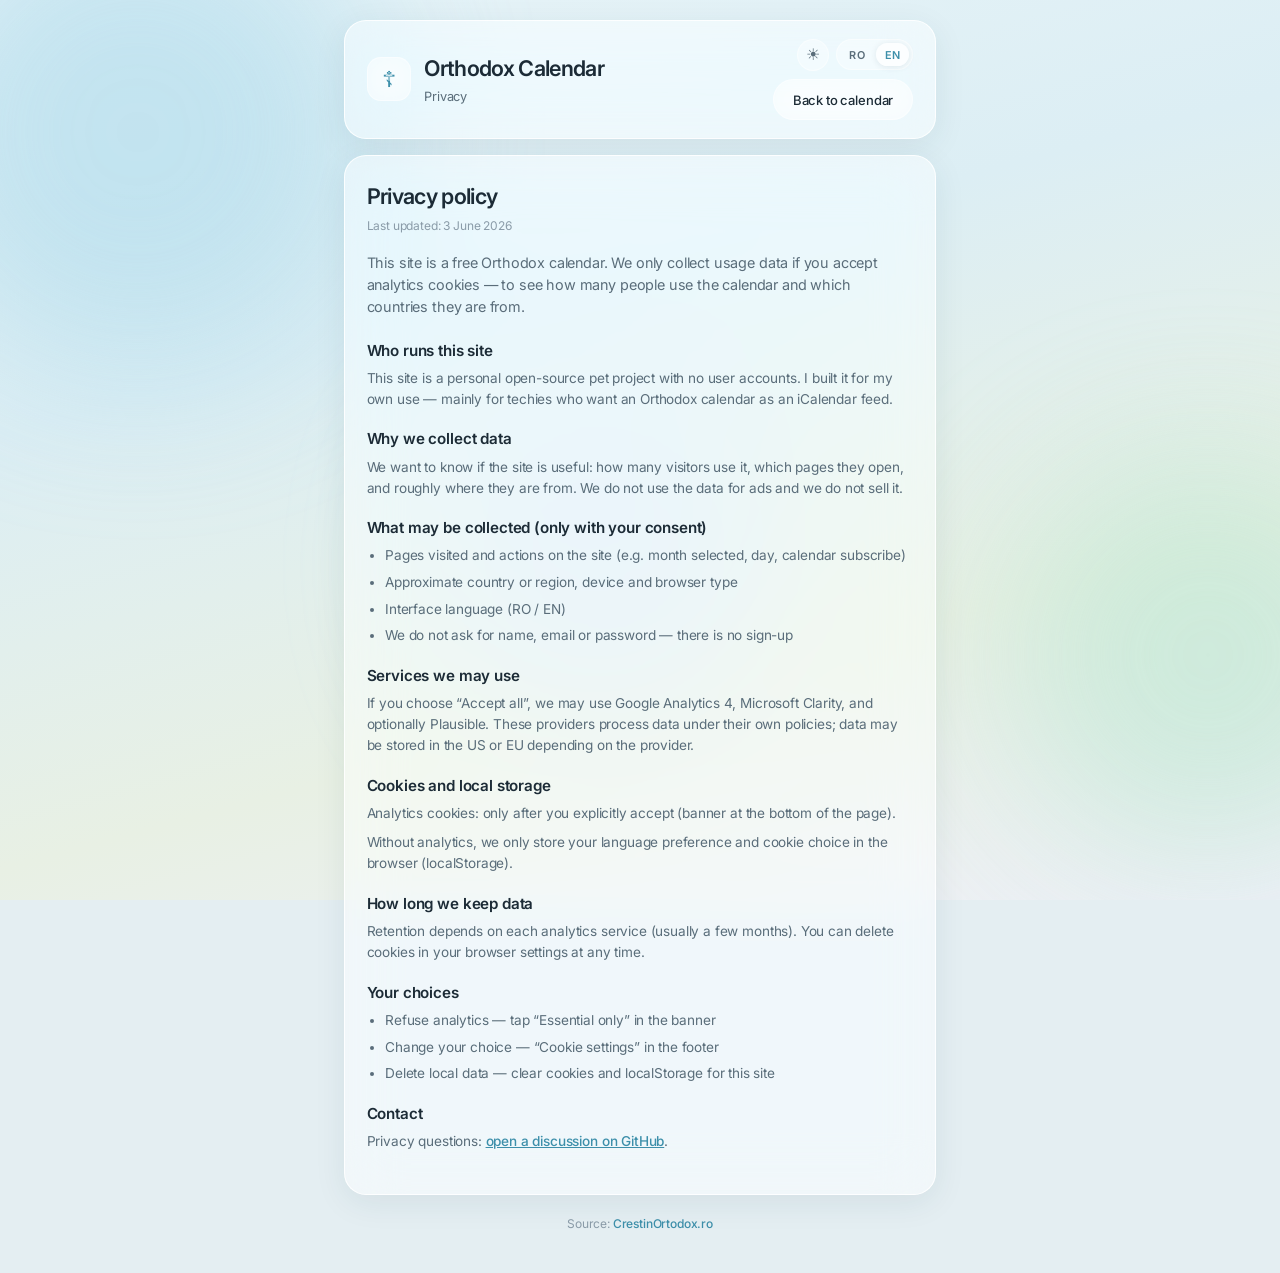
==== commit c21b97b1: "Design v1.1: mobile sheet, scroll-to-top, and EN day details. Bottom sheet for selected-day details " ====
--- a/privacy.html
+++ b/privacy.html
@@ -28,7 +28,7 @@
       })();
     </script>
     <meta charset="utf-8" />
-    <meta name="viewport" content="width=device-width, initial-scale=1" />
+    <meta name="viewport" content="width=device-width, initial-scale=1, viewport-fit=cover" />
     <meta
       name="description"
       content="Politica de confidențialitate — Calendar Ortodox Românesc. Statistici anonime despre utilizare și țară."
@@ -167,6 +167,13 @@
       </main>
 
       <footer class="site-footer">
+        <p
+          class="site-footer__source"
+          data-i18n-html="footer.source"
+        >
+          Sursă:
+          <a href="https://www.crestinortodox.ro/calendar-ortodox/" target="_blank" rel="noopener">CrestinOrtodox.ro</a>
+        </p>
         <p>
           <a href="/" data-i18n="privacy.backHome">Înapoi la calendar</a>
           ·
@@ -200,6 +207,21 @@
       </div>
     </div>
 
+    <button
+      type="button"
+      class="scroll-top"
+      id="scroll-top"
+      hidden
+      data-i18n-aria="scrollTop.aria"
+      aria-label="Înapoi sus — derulează la începutul paginii"
+    >
+      <span class="scroll-top__chevrons" aria-hidden="true">
+        <span class="scroll-top__chevron"></span>
+        <span class="scroll-top__chevron"></span>
+      </span>
+      <span class="scroll-top__label" data-i18n="scrollTop.label">Sus</span>
+    </button>
+
     <script type="module" src="/js/privacy-page.js"></script>
   </body>
 </html>
--- a/css/style.css
+++ b/css/style.css
@@ -38,9 +38,12 @@
   --feast-num: #a67c1a;
   --major-title: #9f3030;
   --empty-border: rgba(90, 109, 122, 0.2);
-  --month-active-bg: rgba(61, 143, 170, 0.18);
-  --month-active-border: rgba(61, 143, 170, 0.45);
-  --month-active-ring: rgba(61, 143, 170, 0.2);
+  --month-active-bg: #2a7589;
+  --month-active-border: #1a5566;
+  --month-active-text: #ffffff;
+  --month-active-year: rgba(255, 255, 255, 0.88);
+  --month-active-ring: rgba(42, 117, 137, 0.35);
+  --month-active-shadow: 0 3px 14px rgba(42, 117, 137, 0.42);
   --month-current-border: rgba(61, 143, 170, 0.25);
   --grid-selected-border: rgba(61, 143, 170, 0.45);
   --grid-selected-inset: rgba(61, 143, 170, 0.25);
@@ -53,6 +56,9 @@
   --hover-cell-shadow: 0 4px 14px rgba(28, 60, 80, 0.1);
   --hover-fill-shadow: 0 8px 28px var(--accent-fill-shadow-hover), var(--hover-ring);
   --hover-ease: cubic-bezier(0.22, 1, 0.36, 1);
+  --rule: rgba(90, 109, 122, 0.22);
+  --divider-edge: rgba(61, 143, 170, 0.22);
+  --divider-center: rgba(61, 143, 170, 0.5);
 
   --accent: #3d8faa;
   --accent-soft: rgba(61, 143, 170, 0.15);
@@ -61,9 +67,14 @@
   --accent-fill-shadow: rgba(61, 143, 170, 0.35);
   --accent-fill-shadow-hover: rgba(61, 143, 170, 0.45);
   --today-ring: #3d8faa;
+  --today-cell-bg: #3d8faa;
+  --today-cell-text: #ffffff;
+  --today-cell-border: #2a7589;
   --today-shadow: rgba(61, 143, 170, 0.4);
   --today-shadow-tone: rgba(61, 143, 170, 0.35);
   --spinner-track: rgba(61, 143, 170, 0.15);
+  --fancy-ring: #3d8faa;
+  --fancy-inner: var(--glass-bg-strong);
 
   --major: #d64545;
   --major-bg: rgba(214, 69, 69, 0.12);
@@ -86,11 +97,16 @@
   --cal-gap: 6px;
   --cal-cell-h: 2.75rem;
   --cal-weekday-h: 1.75rem;
+  --cal-cell-border: 1px;
+  --cal-cell-border-color: rgba(90, 109, 122, 0.28);
+  --cal-dot-size: 4px;
+  --cal-dot-edge: 6px;
 
   color-scheme: light;
 }
 
 [data-theme="dark"] {
+  --cal-cell-border-color: rgba(255, 255, 255, 0.14);
   --ink: #e4edf3;
   --ink-soft: #9eb0bc;
   --ink-faint: #6d8494;
@@ -128,9 +144,12 @@
   --feast-num: #e8c060;
   --major-title: #f5a0a0;
   --empty-border: rgba(255, 255, 255, 0.12);
-  --month-active-bg: rgba(94, 184, 212, 0.2);
-  --month-active-border: rgba(94, 184, 212, 0.45);
-  --month-active-ring: rgba(94, 184, 212, 0.25);
+  --month-active-bg: #6ec8e4;
+  --month-active-border: #9ee0f2;
+  --month-active-text: #061018;
+  --month-active-year: rgba(6, 16, 24, 0.72);
+  --month-active-ring: rgba(110, 200, 228, 0.55);
+  --month-active-shadow: 0 3px 18px rgba(94, 184, 212, 0.55);
   --month-current-border: rgba(94, 184, 212, 0.3);
   --grid-selected-border: rgba(94, 184, 212, 0.5);
   --grid-selected-inset: rgba(94, 184, 212, 0.3);
@@ -141,6 +160,9 @@
   --hover-lift-shadow: 0 10px 28px rgba(0, 0, 0, 0.45);
   --hover-cell-shadow: 0 6px 18px rgba(0, 0, 0, 0.35);
   --hover-fill-shadow: 0 10px 32px var(--accent-fill-shadow-hover), var(--hover-ring);
+  --rule: rgba(255, 255, 255, 0.12);
+  --divider-edge: rgba(94, 184, 212, 0.28);
+  --divider-center: rgba(94, 184, 212, 0.55);
 
   --accent: #5eb8d4;
   --accent-soft: rgba(94, 184, 212, 0.2);
@@ -149,9 +171,14 @@
   --accent-fill-shadow: rgba(94, 184, 212, 0.35);
   --accent-fill-shadow-hover: rgba(94, 184, 212, 0.5);
   --today-ring: #5eb8d4;
+  --today-cell-bg: #5eb8d4;
+  --today-cell-text: #061018;
+  --today-cell-border: #8ed4f0;
   --today-shadow: rgba(94, 184, 212, 0.45);
   --today-shadow-tone: rgba(94, 184, 212, 0.4);
   --spinner-track: rgba(94, 184, 212, 0.2);
+  --fancy-ring: #2a6f82;
+  --fancy-inner: var(--glass-bg-strong);
 
   --major: #f07070;
   --major-bg: rgba(240, 112, 112, 0.15);
@@ -179,6 +206,8 @@
   font-size: 16px;
   -webkit-font-smoothing: antialiased;
   -moz-osx-font-smoothing: grayscale;
+  -webkit-text-size-adjust: 100%;
+  text-size-adjust: 100%;
   scroll-behavior: smooth;
 }
 
@@ -191,6 +220,7 @@
 body {
   margin: 0;
   min-height: 100vh;
+  overflow-x: clip;
   font-family: var(--font);
   font-weight: 400;
   color: var(--ink);
@@ -335,22 +365,13 @@
   gap: 0.5rem;
 }
 
-.source {
-  margin: 0;
-  font-size: 0.75rem;
-}
-
-.source a {
-  color: var(--accent);
-  text-decoration: none;
-  font-weight: 500;
-}
-
-
 .btn--header {
   padding: 0.45rem 1rem;
   font-size: 0.75rem;
   white-space: nowrap;
+  min-width: 8.75rem;
+  text-align: center;
+  box-sizing: border-box;
 }
 
 .lang-switch {
@@ -423,6 +444,14 @@
   gap: 0.45rem;
 }
 
+/* Section dividers — phones only (see @media max-width: 899px) */
+.section-divider {
+  display: none;
+  margin: 0;
+  padding: 0;
+  border: none;
+}
+
 main {
   display: flex;
   flex-direction: column;
@@ -444,13 +473,723 @@
   overflow-anchor: none;
 }
 
-.col-months {
-  padding: 1.1rem 1.15rem;
-}
-
+/* Phone / tablet — flat layout with elegant section dividers */
 @media (max-width: 899px) {
+  :root {
+    --mobile-stack-gap: 0.65rem;
+    --mobile-section-y: 0.55rem;
+  }
+
+  main {
+    display: flex;
+    flex-direction: column;
+    gap: var(--mobile-stack-gap);
+  }
+
+  /* DOM order: calendar → subscribe; hide subscribe while loading */
+  main:has(#loader:not([hidden])) > .subscribe.section-block,
+  main:has(#loader:not([hidden])) > .section-divider:not(.section-divider--footer) {
+    display: none;
+  }
+
+  #app {
+    display: flex;
+    flex-direction: column;
+    gap: var(--mobile-stack-gap);
+  }
+
+  #app > .app-layout {
+    order: 1;
+  }
+
+  #app > .section-divider--compact {
+    display: none;
+  }
+
+  #app > .meta {
+    order: 2;
+    margin: 0;
+    padding: 0 0 0 0.25rem;
+  }
+
+  .section-divider {
+    position: relative;
+    display: block;
+    width: 100%;
+    height: 0.85rem;
+    margin: 0;
+    background: transparent;
+    overflow: visible;
+    flex-shrink: 0;
+  }
+
+  .section-divider::before {
+    content: "";
+    position: absolute;
+    left: 6%;
+    right: 6%;
+    top: 50%;
+    height: 1px;
+    transform: translateY(-50%);
+    background: linear-gradient(
+      90deg,
+      transparent 0%,
+      var(--divider-edge) 22%,
+      var(--divider-center) 50%,
+      var(--divider-edge) 78%,
+      transparent 100%
+    );
+  }
+
+  .section-divider::after {
+    content: "";
+    position: absolute;
+    left: 50%;
+    top: 50%;
+    width: 5px;
+    height: 5px;
+    transform: translate(-50%, -50%) rotate(45deg);
+    border: 1px solid var(--divider-center);
+    background: var(--page-bg);
+    box-shadow: 0 0 0 3px var(--accent-soft);
+  }
+
+  .section-divider--compact {
+    height: 0.85rem;
+    margin: 0;
+  }
+
+  .shell {
+    padding-left: max(1rem, env(safe-area-inset-left, 0px));
+    padding-right: max(1rem, env(safe-area-inset-right, 0px));
+    padding-bottom: max(2rem, calc(1.25rem + env(safe-area-inset-bottom, 0px)));
+  }
+
+  .site-header {
+    flex-direction: column;
+    align-items: stretch;
+  }
+
+  .header-actions {
+    align-items: stretch;
+    width: 100%;
+    gap: 0.55rem;
+  }
+
+  .header-controls {
+    display: flex;
+    align-items: center;
+    justify-content: space-between;
+    width: 100%;
+    align-self: stretch;
+  }
+
+  .glass.section-block,
+  .section-block.glass,
+  .section-block {
+    background: transparent !important;
+    border: none !important;
+    border-radius: 0 !important;
+    box-shadow: none !important;
+    backdrop-filter: none !important;
+    -webkit-backdrop-filter: none !important;
+  }
+
+  .glass-inset {
+    background: transparent !important;
+    border: none !important;
+    border-radius: 0 !important;
+    box-shadow: none !important;
+    backdrop-filter: none !important;
+    -webkit-backdrop-filter: none !important;
+  }
+
+  .site-header.section-block {
+    border-bottom: none;
+    margin-bottom: 0;
+    padding: 0.85rem 0 0.2rem;
+  }
+
+  .shell > .section-divider {
+    margin: var(--mobile-stack-gap) 0;
+  }
+
+  .shell > .section-divider--footer {
+    margin: var(--mobile-stack-gap) 0 calc(var(--mobile-stack-gap) * 0.85);
+  }
+
+  .page-legal {
+    margin-top: var(--mobile-stack-gap);
+  }
+
+  .site-footer {
+    margin-top: var(--mobile-stack-gap);
+  }
+
+  main > .section-block,
+  #app .section-block {
+    border-top: none;
+  }
+
+  #app {
+    border-top: none;
+    padding-top: 0;
+  }
+
+  #app .today.section-block {
+    padding: 0 !important;
+  }
+
+  #app .col-months.section-block,
+  #app .calendar.section-block {
+    position: relative;
+    padding-top: calc(var(--mobile-section-y) + 0.55rem) !important;
+    padding-bottom: var(--mobile-section-y) !important;
+  }
+
+  #app .col-months.section-block::before,
+  #app .calendar.section-block::before {
+    content: "";
+    position: absolute;
+    top: 0.28rem;
+    left: 6%;
+    right: 6%;
+    height: 1px;
+    background: linear-gradient(
+      90deg,
+      transparent 0%,
+      var(--divider-edge) 22%,
+      var(--divider-center) 50%,
+      var(--divider-edge) 78%,
+      transparent 100%
+    );
+  }
+
+  #app .col-months.section-block::after,
+  #app .calendar.section-block::after {
+    content: "";
+    position: absolute;
+    top: calc(0.28rem - 2px);
+    left: 50%;
+    width: 5px;
+    height: 5px;
+    transform: translateX(-50%) rotate(45deg);
+    border: 1px solid var(--divider-center);
+    background: var(--page-bg);
+    box-shadow: 0 0 0 3px var(--accent-soft);
+  }
+
+  .subscribe.section-block {
+    padding: var(--mobile-section-y) 0 !important;
+  }
+
+  .loader.section-block,
+  .error.section-block {
+    padding: var(--mobile-section-y) 0 !important;
+  }
+
+  .brand-icon {
+    background: transparent;
+    border: none;
+    border-radius: 0;
+    backdrop-filter: none;
+  }
+
+  .lang-switch {
+    background: transparent;
+    border: 1px solid var(--rule);
+  }
+
+  .feed-input.glass-inset {
+    padding: 0.65rem 0;
+    border: none;
+    border-bottom: 1px solid var(--rule);
+    border-radius: 0;
+  }
+
+  .feed-input.glass-inset:focus {
+    border-bottom-color: var(--accent);
+    box-shadow: none;
+  }
+
+  .subscribe-platforms {
+    padding-top: var(--mobile-stack-gap);
+    border-top: 1px solid var(--rule);
+    gap: var(--mobile-stack-gap) 0.85rem;
+  }
+
+  .platform-card.glass-inset {
+    padding: 0.25rem 0;
+  }
+
+  .subscribe-help.fancy {
+    margin-top: 0.35rem;
+  }
+
+  .subscribe-help.fancy summary {
+    padding: 0.75rem 1rem;
+  }
+
+  .subscribe-help.fancy .subscribe-help__body {
+    border-top-color: var(--rule);
+  }
+
+  .legend.glass-inset {
+    padding: var(--mobile-stack-gap) 0 0;
+    margin-top: var(--mobile-stack-gap);
+    border-top: 1px solid var(--rule);
+  }
+
+  .event-item {
+    padding: 0.65rem 0;
+    border-radius: 0;
+    background: transparent;
+    border: none;
+    border-bottom: 1px solid var(--rule);
+    backdrop-filter: none;
+  }
+
+  .event-list .event-item:last-child {
+    border-bottom: none;
+  }
+
+  .day-detail-slot:not(.day-detail-slot--idle) {
+    border-top-color: var(--glass-border);
+  }
+
+  .btn-icon.glass-inset {
+    background: transparent;
+  }
+
+  .month-cell.glass-inset {
+    background: transparent !important;
+    border: none !important;
+    border-bottom: 2px solid transparent !important;
+    border-radius: 0 !important;
+    box-shadow: none !important;
+  }
+
+  .month-cell--active.glass-inset {
+    background: var(--month-active-bg) !important;
+    border: none !important;
+    border-bottom: 3px solid var(--month-active-border) !important;
+    border-radius: 10px !important;
+    box-shadow: var(--month-active-shadow) !important;
+  }
+
+  .month-cell--active.glass-inset .month-cell__name,
+  .month-cell--active.glass-inset .month-cell__year {
+    color: var(--month-active-text);
+    font-weight: 700;
+  }
+
+  .month-cell--active.glass-inset .month-cell__year {
+    color: var(--month-active-year);
+  }
+
+  .month-cell--current-month:not(.month-cell--active).glass-inset {
+    border-bottom-color: var(--month-current-border);
+  }
+  html {
+    font-size: 18px;
+  }
+
+  :root {
+    --cal-gap: 5px;
+    --cal-cell-h: clamp(2.75rem, 11.5vw, 3.25rem);
+    --cal-weekday-h: 1.85rem;
+  }
+
+  .app-layout {
+    display: grid;
+    grid-template-areas:
+      "today"
+      "months"
+      "calendar";
+    gap: var(--mobile-stack-gap);
+  }
+
+  .col-main {
+    display: contents;
+  }
+
+  .today {
+    grid-area: today;
+  }
+
+  .calendar {
+    grid-area: calendar;
+  }
+
   .col-months {
-    order: -1;
+    grid-area: months;
+    padding: 0.35rem 0 0.15rem;
+  }
+
+  .months-lede {
+    margin-bottom: 0.45rem;
+    font-size: 0.84rem;
+  }
+
+  .eyebrow {
+    font-size: 0.78rem;
+  }
+
+  .meta {
+    font-size: 0.84rem;
+  }
+
+  .muted,
+  .day-panel-empty,
+  .feed-hint {
+    font-size: 0.95rem;
+  }
+
+  .brand h1 {
+    font-size: 1.4rem;
+  }
+
+  .brand-sub {
+    font-size: 0.88rem;
+  }
+
+  .btn {
+    font-size: 0.9rem;
+  }
+
+  .subscribe h2 {
+    font-size: 1.2rem;
+  }
+
+  .lede {
+    font-size: 0.95rem;
+  }
+
+  .event-title {
+    font-size: 0.95rem;
+    min-width: 0;
+  }
+
+  .event-badge {
+    font-size: 0.68rem;
+  }
+
+  .grid-weekday {
+    font-size: 0.72rem;
+  }
+
+  .day-num {
+    font-size: 0.92rem;
+  }
+
+  :root {
+    --cal-dot-size: 3.5px;
+    --cal-dot-edge: 5px;
+  }
+
+  .grid-cell--today .day-num {
+    font-size: 0.92rem;
+  }
+
+  /* Horizontal month strip — easier to tap than a cramped grid */
+  .month-matrix {
+    display: flex;
+    flex-wrap: nowrap;
+    gap: 0.45rem;
+    overflow-x: auto;
+    overflow-y: hidden;
+    padding-bottom: 0.35rem;
+    margin: 0 -0.15rem;
+    scroll-snap-type: x proximity;
+    -webkit-overflow-scrolling: touch;
+    overscroll-behavior-x: contain;
+    scrollbar-width: none;
+  }
+
+  .month-matrix::-webkit-scrollbar {
+    display: none;
+  }
+
+  .month-cell {
+    flex: 0 0 5.5rem;
+    width: 5.5rem;
+    min-width: 5.5rem;
+    max-width: 5.5rem;
+    flex-direction: column;
+    align-items: center;
+    justify-content: center;
+    min-height: 3.35rem;
+    padding: 0.45rem 0.25rem;
+    scroll-snap-align: start;
+    gap: 0.12rem;
+  }
+
+  .month-cell__name {
+    display: block;
+    width: 100%;
+    font-size: 0.86rem;
+    font-weight: 600;
+    line-height: 1.15;
+    white-space: nowrap;
+    text-align: center;
+  }
+
+  .month-cell__year {
+    display: block;
+    width: 100%;
+    font-size: 0.78rem;
+    line-height: 1.1;
+    text-align: center;
+  }
+
+  .cal-toolbar {
+    display: grid;
+    grid-template-columns: 2.5rem 1fr 2.5rem auto;
+    align-items: center;
+    gap: 0.35rem 0.4rem;
+    margin-bottom: var(--mobile-stack-gap);
+    min-height: 3.25rem;
+  }
+
+  .cal-toolbar .btn-icon:active,
+  .cal-toolbar .btn:active {
+    transform: none;
+  }
+
+  #prev-month {
+    grid-column: 1;
+    grid-row: 1;
+    justify-self: start;
+    position: relative;
+    z-index: 1;
+  }
+
+  .month-label {
+    grid-column: 1 / -1;
+    grid-row: 1;
+    display: flex;
+    flex-direction: column;
+    align-items: center;
+    justify-content: center;
+    justify-self: center;
+    gap: 0.1rem;
+    font-size: 1.15rem;
+    min-width: 0;
+    max-width: 14rem;
+    min-height: 2.6rem;
+    margin: 0 auto;
+    padding: 0 3rem;
+    text-align: center;
+    pointer-events: none;
+  }
+
+  .month-label__name {
+    display: block;
+    width: 100%;
+    white-space: nowrap;
+    line-height: 1.15;
+    text-align: center;
+  }
+
+  .month-label__year {
+    display: block;
+    width: 100%;
+    font-size: 0.88rem;
+    line-height: 1.1;
+    text-align: center;
+  }
+
+  .month-label__year::before {
+    content: none;
+  }
+
+  #next-month {
+    grid-column: 3;
+    grid-row: 1;
+    justify-self: end;
+    position: relative;
+    z-index: 1;
+  }
+
+  #go-today {
+    grid-column: 4;
+    grid-row: 1;
+    justify-self: end;
+    margin-left: 0;
+    white-space: nowrap;
+    position: relative;
+    z-index: 1;
+  }
+
+  .legend {
+    grid-template-columns: repeat(2, minmax(0, 1fr));
+    gap: 0.4rem 0.55rem;
+    margin-top: var(--mobile-stack-gap);
+    padding: var(--mobile-stack-gap) 0 0;
+    font-size: 0.8rem;
+  }
+
+  .legend-hint {
+    display: none;
+  }
+
+  .day-sheet-backdrop {
+    position: fixed;
+    inset: 0;
+    z-index: 130;
+    margin: 0;
+    padding: 0;
+    border: 0;
+    background: rgba(12, 22, 28, 0.4);
+    opacity: 0;
+    transition: opacity 0.32s var(--hover-ease);
+    pointer-events: none;
+    cursor: default;
+    -webkit-tap-highlight-color: transparent;
+  }
+
+  html.day-sheet-open {
+    overflow: hidden;
+    overscroll-behavior: none;
+  }
+
+  html.day-sheet-open .day-sheet-backdrop:not([hidden]) {
+    opacity: 1;
+    pointer-events: auto;
+  }
+
+  [data-theme="dark"] .day-sheet-backdrop {
+    background: rgba(0, 0, 0, 0.55);
+  }
+
+  /* Fixed bottom sheet — out of document flow (no page jump) */
+  .day-detail-slot {
+    position: fixed;
+    left: 0;
+    right: 0;
+    bottom: 0;
+    z-index: 140;
+    margin: 0;
+    padding: 0.5rem 1rem max(0.85rem, env(safe-area-inset-bottom));
+    border-top: 1px solid var(--glass-border);
+    border-radius: 20px 20px 0 0;
+    background: var(--glass-bg-strong);
+    backdrop-filter: blur(22px) saturate(1.15);
+    -webkit-backdrop-filter: blur(22px) saturate(1.15);
+    box-shadow: 0 -14px 48px rgba(28, 60, 80, 0.18);
+    max-height: min(72dvh, 560px);
+    display: flex;
+    flex-direction: column;
+    overflow: hidden;
+    transform: translate3d(0, 105%, 0);
+    visibility: hidden;
+    pointer-events: none;
+    transition:
+      transform 0.38s var(--hover-ease),
+      visibility 0.38s;
+  }
+
+  .day-detail-slot::before {
+    content: "";
+    display: block;
+    flex-shrink: 0;
+    width: 2.5rem;
+    height: 4px;
+    margin: 0.15rem auto 0.55rem;
+    border-radius: 999px;
+    background: var(--ink-faint);
+    opacity: 0.4;
+  }
+
+  .day-detail-slot:not(.day-detail-slot--idle) {
+    transform: translate3d(0, 0, 0);
+    visibility: visible;
+    pointer-events: auto;
+  }
+
+  .day-sheet-close {
+    position: absolute;
+    top: 0.5rem;
+    right: 0.6rem;
+    z-index: 2;
+    display: inline-flex;
+    width: 2.15rem;
+    height: 2.15rem;
+    color: var(--ink-soft);
+    background: var(--btn-glass-bg);
+    border: 1px solid var(--glass-border-subtle);
+    -webkit-tap-highlight-color: transparent;
+  }
+
+  .day-sheet-close:active {
+    transform: scale(0.92);
+    color: var(--ink);
+  }
+
+  .day-detail-slot .eyebrow,
+  .day-detail-slot #day-title {
+    padding-right: 2.5rem;
+  }
+
+  .day-detail-body {
+    flex: 1 1 auto;
+    min-height: 0;
+    overflow: hidden;
+    contain: none;
+  }
+
+  .day-panel-empty:not([hidden]),
+  .day-panel-events:not([hidden]) {
+    transition: opacity 0.28s var(--hover-ease);
+  }
+
+  .day-panel-events:not([hidden]) {
+    flex: 1 1 auto;
+    max-height: none;
+    overflow-y: auto;
+    -webkit-overflow-scrolling: touch;
+    overscroll-behavior: contain;
+    scrollbar-width: thin;
+  }
+
+  .day-detail-slot--enter #day-title,
+  .day-detail-slot--enter .day-panel-events:not([hidden]) {
+    animation: day-detail-enter-mobile 0.32s var(--hover-ease);
+  }
+
+  .grid-cell--selected:not(.grid-cell--pad),
+  .grid-cell--today.grid-cell--selected:not(.grid-cell--pad) {
+    transform: none;
+    z-index: auto;
+  }
+
+  .grid-cell:not(.grid-cell--pad) {
+    touch-action: manipulation;
+  }
+
+  .section-title {
+    font-size: 1.3rem;
+  }
+
+  .platform-card__name {
+    font-size: 0.9rem;
+  }
+
+  .platform-card__hint {
+    font-size: 0.75rem;
+  }
+
+  .site-footer,
+  .footer-link {
+    font-size: 0.82rem;
+  }
+
+  .site-footer__note {
+    font-size: 0.82rem;
+  }
+
+  .fancy.subscribe-help[open] {
+    border-radius: var(--radius-sm);
   }
 }
 
@@ -465,6 +1204,7 @@
   display: grid;
   grid-template-columns: repeat(3, 1fr);
   gap: 0.45rem;
+  contain: layout inline-size;
 }
 
 .month-cell {
@@ -473,25 +1213,30 @@
   align-items: center;
   justify-content: center;
   gap: 0.1rem;
-  min-height: 3.5rem;
-  padding: 0.55rem 0.35rem;
+  min-height: 3rem;
+  padding: 0.5rem 0.35rem;
   border: 1px solid transparent;
   border-radius: var(--radius-sm);
   cursor: pointer;
   font-family: var(--font);
   text-align: center;
   transition: background 0.25s var(--hover-ease), border-color 0.25s var(--hover-ease),
-    transform 0.25s var(--hover-ease), box-shadow 0.25s var(--hover-ease);
+    box-shadow 0.25s var(--hover-ease);
 }
 
 .month-cell--active {
   background: var(--month-active-bg) !important;
-  border-color: var(--month-active-border) !important;
-  box-shadow: 0 0 0 1px var(--month-active-ring);
+  border: 2px solid var(--month-active-border) !important;
+  box-shadow: var(--month-active-shadow), 0 0 0 2px var(--month-active-ring);
 }
 
 .month-cell--active .month-cell__name {
-  color: var(--accent);
+  color: var(--month-active-text);
+  font-weight: 700;
+}
+
+.month-cell--active .month-cell__year {
+  color: var(--month-active-year);
   font-weight: 600;
 }
 
@@ -515,6 +1260,28 @@
 }
 
 @media (min-width: 900px) {
+  main > #loader,
+  main > #error-panel,
+  main > #app,
+  main > .section-divider,
+  main > .subscribe.section-block {
+    order: unset;
+  }
+
+  #app {
+    display: block;
+  }
+
+  #app > .app-layout,
+  #app > .meta,
+  #app > .section-divider--compact {
+    order: unset;
+  }
+
+  #app > .section-divider--compact {
+    display: block;
+  }
+
   .app-layout {
     display: grid;
     grid-template-columns: minmax(0, 1fr) 240px;
@@ -522,10 +1289,46 @@
     align-items: start;
   }
 
+  #app {
+    border-top: none;
+    padding-top: 0;
+  }
+
+  #app .today.section-block,
+  #app .calendar.section-block,
+  #app .col-months.section-block,
+  main > .section-block {
+    border-top: none;
+  }
+
+  .site-header.section-block {
+    border-bottom: none;
+    margin-bottom: 0.85rem;
+    padding: 1.1rem 1.35rem;
+  }
+
+  .subscribe.section-block {
+    padding: 1.15rem 1.25rem 1.1rem !important;
+    margin-top: 0.25rem;
+  }
+
+  .today.glass,
+  .calendar.glass {
+    padding: 1.1rem 1.2rem !important;
+  }
+
+  .col-months.glass {
+    padding: 1rem 0.95rem !important;
+  }
+
+  .loader.glass.section-block,
+  .error.glass.section-block {
+    padding: 1.1rem 1.2rem !important;
+  }
+
   .col-months {
     position: sticky;
     top: 1.25rem;
-    padding: 1rem 0.95rem;
   }
 
   .month-matrix {
@@ -535,6 +1338,46 @@
 
   .month-cell {
     min-height: 3.25rem;
+  }
+
+  .month-label {
+    display: block;
+    text-align: center;
+  }
+
+  .month-label__name,
+  .month-label__year {
+    display: inline;
+  }
+
+  .month-label__year::before {
+    content: " ";
+  }
+
+  .cal-toolbar {
+    display: flex;
+    flex-wrap: nowrap;
+    align-items: center;
+  }
+
+  .month-label {
+    flex: 1;
+    min-width: 9.5rem;
+    min-height: 0;
+    max-width: none;
+    padding: 0;
+    grid-column: unset;
+    grid-row: unset;
+    pointer-events: auto;
+  }
+
+  #prev-month,
+  #next-month,
+  #go-today {
+    grid-column: unset;
+    grid-row: unset;
+    justify-self: unset;
+    margin-left: 0;
   }
 }
 
@@ -562,7 +1405,7 @@
   line-height: 1.5;
 }
 
-.subscribe {
+.subscribe.section-block {
   padding: 1.15rem 1.25rem 1.1rem;
   content-visibility: auto;
   contain-intrinsic-size: auto 320px;
@@ -628,8 +1471,7 @@
   padding: 0.85rem 0.9rem;
   text-decoration: none;
   color: inherit;
-  transition: background 0.25s var(--hover-ease), transform 0.25s var(--hover-ease), box-shadow 0.25s var(--hover-ease),
-    border-color 0.25s var(--hover-ease);
+  transition: background 0.25s var(--hover-ease), transform 0.25s var(--hover-ease), box-shadow 0.25s var(--hover-ease);
 }
 
 .platform-card__icon {
@@ -674,6 +1516,81 @@
   flex-wrap: wrap;
   gap: 0.45rem;
   margin-bottom: 0.75rem;
+}
+
+/* Animated border — subscribe help (all viewports) */
+.fancy.subscribe-help {
+  --offset: 3px;
+  position: relative;
+  width: 100%;
+  max-width: 100%;
+  margin: 0;
+  padding: 0;
+  border-radius: 50px;
+  background: var(--fancy-ring);
+  overflow: hidden;
+  transition: border-radius 0.3s var(--hover-ease);
+}
+
+.fancy.subscribe-help[open] {
+  border-radius: var(--radius);
+}
+
+.fancy.subscribe-help::before {
+  content: "";
+  background: conic-gradient(transparent 270deg, white, transparent);
+  position: absolute;
+  top: 50%;
+  left: 50%;
+  transform: translate(-50%, -50%);
+  aspect-ratio: 1;
+  width: 100%;
+  min-width: 140%;
+  min-height: 140%;
+  animation: fancy-rotate 2s linear infinite;
+  pointer-events: none;
+  z-index: 0;
+}
+
+.fancy.subscribe-help::after {
+  content: "";
+  background: var(--fancy-inner);
+  border-radius: inherit;
+  position: absolute;
+  inset: var(--offset);
+  height: calc(100% - 2 * var(--offset));
+  width: calc(100% - 2 * var(--offset));
+  pointer-events: none;
+  z-index: 1;
+  backdrop-filter: blur(16px) saturate(140%);
+  -webkit-backdrop-filter: blur(16px) saturate(140%);
+}
+
+.fancy.subscribe-help > summary,
+.fancy.subscribe-help .subscribe-help__body {
+  position: relative;
+  z-index: 10;
+}
+
+.fancy.subscribe-help .subscribe-help__body {
+  border-top: 1px solid var(--divider);
+}
+
+@keyframes fancy-rotate {
+  from {
+    transform: translate(-50%, -50%) scale(1.4) rotate(0turn);
+  }
+
+  to {
+    transform: translate(-50%, -50%) scale(1.4) rotate(1turn);
+  }
+}
+
+@media (prefers-reduced-motion: reduce) {
+  .fancy.subscribe-help::before {
+    animation: none;
+    opacity: 0.4;
+  }
 }
 
 .subscribe-help {
@@ -789,18 +1706,15 @@
   transform: scale(0.94);
 }
 
-/* Cards */
-.today,
-.calendar,
-.loader,
-.error,
-.subscribe {
+/* Section padding */
+.loader.section-block,
+.error.section-block {
   padding: 1.1rem 1.2rem;
+  text-align: center;
 }
 
 .loader,
 .error {
-  text-align: center;
   color: var(--ink-soft);
 }
 
@@ -923,7 +1837,7 @@
 .event-title {
   font-size: 0.9rem;
   flex: 1;
-  min-width: 10rem;
+  min-width: 0;
   line-height: 1.4;
 }
 
@@ -940,6 +1854,24 @@
   text-align: center;
   font-size: 1.25rem;
   min-width: 9.5rem;
+  margin: 0;
+  line-height: 1.2;
+}
+
+.month-label__name {
+  display: inline;
+  font-weight: 600;
+  letter-spacing: -0.03em;
+}
+
+.month-label__year {
+  display: inline;
+  font-weight: 500;
+  color: var(--ink-soft);
+}
+
+.month-label__year::before {
+  content: " ";
 }
 
 /* Fixed-height calendar area — 6 weeks always */
@@ -961,16 +1893,98 @@
   min-height: 0;
 }
 
-/* Day detail — always reserved inside calendar card (no layout jump) */
+/* Day detail — height follows content */
 .day-detail-slot {
   margin-top: 0.75rem;
   padding-top: 0.85rem;
   border-top: 1px solid var(--divider);
-  min-height: 8.5rem;
+}
+
+.day-detail-body {
+  contain: layout;
+}
+
+.day-sheet-close {
+  display: none;
+}
+
+@media (min-width: 900px) {
+  .day-sheet-backdrop {
+    display: none !important;
+  }
+
+  .day-detail-slot {
+    position: static;
+    z-index: auto;
+    margin-top: 0.75rem;
+    padding-top: 0.85rem;
+    padding-left: 0;
+    padding-right: 0;
+    border-radius: 0;
+    background: transparent;
+    backdrop-filter: none;
+    -webkit-backdrop-filter: none;
+    box-shadow: none;
+    max-height: none;
+    transform: none;
+    visibility: visible;
+    pointer-events: auto;
+    transition: none;
+  }
+
+  .day-detail-slot::before {
+    display: none;
+  }
+
+  .day-sheet-close {
+    display: none !important;
+  }
+
+  .day-detail-slot .eyebrow,
+  .day-detail-slot #day-title {
+    padding-right: 0;
+  }
+
+  .day-detail-body {
+    contain: layout;
+  }
+}
+
+.day-detail-body__inner {
+  min-height: 0;
 }
 
 .day-detail-slot--idle #day-title {
   color: var(--ink-faint);
+}
+
+@media (min-width: 900px) {
+  .day-detail-slot--enter #day-title,
+  .day-detail-slot--enter .day-panel-events {
+    animation: day-detail-enter 0.45s var(--hover-ease);
+  }
+}
+
+@keyframes day-detail-enter {
+  from {
+    opacity: 0.55;
+    transform: translateY(6px);
+  }
+
+  to {
+    opacity: 1;
+    transform: translateY(0);
+  }
+}
+
+@keyframes day-detail-enter-mobile {
+  from {
+    opacity: 0.55;
+  }
+
+  to {
+    opacity: 1;
+  }
 }
 
 .day-panel-empty {
@@ -1013,25 +2027,38 @@
   padding: 0.25rem 0 0.5rem;
 }
 
-.grid-cell {
+.grid-cell:not(.grid-cell--pad) {
+  position: relative;
   height: 100%;
   min-height: 0;
   display: flex;
-  flex-direction: column;
   align-items: center;
   justify-content: center;
-  gap: 3px;
-  border: 1px solid transparent;
+  box-sizing: border-box;
+  border: var(--cal-cell-border) solid var(--cal-cell-border-color);
   border-radius: var(--radius-sm);
   background: transparent;
+  color: inherit;
   cursor: pointer;
   font-family: var(--font);
-  padding: 0.15rem;
-  transition: background 0.25s var(--hover-ease), border-color 0.25s var(--hover-ease), box-shadow 0.25s var(--hover-ease),
-    transform 0.25s var(--hover-ease);
+  padding: 0.12rem 0.08rem 0.14rem;
+  -webkit-tap-highlight-color: transparent;
+  user-select: none;
+  transition:
+    background 0.42s var(--hover-ease),
+    border-color 0.42s var(--hover-ease),
+    box-shadow 0.42s var(--hover-ease),
+    transform 0.42s var(--hover-ease);
+}
+
+.grid-cell--has-events {
+  padding-bottom: calc(var(--cal-dot-size) + var(--cal-dot-edge) + var(--cal-cell-border) + 2px);
 }
 
 .grid-cell--pad {
+  height: 100%;
+  min-height: 0;
+  border: var(--cal-cell-border) solid transparent;
   cursor: default;
   pointer-events: none;
 }
@@ -1076,29 +2103,48 @@
   font-weight: 500;
 }
 
+.grid-cell--today:not(.grid-cell--pad) {
+  background: var(--today-cell-bg) !important;
+  border-color: var(--today-cell-border) !important;
+}
+
 .grid-cell--today .day-num {
-  background: var(--today-ring);
-  color: #fff;
-  width: 1.75rem;
-  height: 1.75rem;
-  border-radius: 50%;
-  display: flex;
-  align-items: center;
-  justify-content: center;
-  font-weight: 600;
-  font-size: 0.8rem;
-  box-shadow: 0 2px 12px var(--today-shadow);
+  background: none;
+  color: var(--today-cell-text);
+  width: auto;
+  height: auto;
+  border-radius: 0;
+  display: block;
+  font-weight: 700;
+  line-height: 1;
+  box-shadow: none;
 }
 
 .grid-cell--today.grid-cell--tone-major .day-num,
-.grid-cell--today.grid-cell--tone-feast .day-num {
-  box-shadow: 0 0 0 2px var(--today-halo), 0 2px 12px var(--today-shadow-tone);
-}
-
-.grid-cell--selected {
+.grid-cell--today.grid-cell--tone-feast .day-num,
+.grid-cell--today.grid-cell--tone-saint .day-num,
+.grid-cell--today.grid-cell--tone-fasting .day-num {
+  color: var(--today-cell-text);
+}
+
+.grid-cell--today.grid-cell--selected:not(.grid-cell--tone-major) {
+  background: var(--today-cell-bg) !important;
+  border-color: var(--today-cell-border) !important;
+  box-shadow: inset 0 0 0 2px var(--grid-selected-inset);
+}
+
+.grid-cell--today.grid-cell--selected.grid-cell--tone-major {
+  background: var(--today-cell-bg) !important;
+  border-color: var(--grid-selected-major-border) !important;
+  box-shadow: inset 0 0 0 2px var(--grid-selected-major-ring);
+}
+
+.grid-cell--selected:not(.grid-cell--pad) {
   background: var(--glass-bg-strong) !important;
   border-color: var(--grid-selected-border) !important;
   box-shadow: inset 0 0 0 2px var(--grid-selected-inset);
+  transform: scale(1.04);
+  z-index: 1;
 }
 
 .grid-cell--selected.grid-cell--tone-major {
@@ -1106,24 +2152,56 @@
   box-shadow: 0 0 0 2px var(--grid-selected-major-ring);
 }
 
+.grid-cell--today.grid-cell--selected:not(.grid-cell--pad) {
+  transform: scale(1.04);
+}
+
 .day-num {
   font-size: 0.82rem;
-  line-height: 1.75rem;
+  line-height: 1;
   font-weight: 450;
   font-variant-numeric: tabular-nums;
-}
-
-.dots {
-  display: flex;
-  gap: 3px;
-  min-height: 5px;
-}
-
-.dot {
-  width: 5px;
-  height: 5px;
+  text-align: center;
+}
+
+.grid-cell .dots {
+  position: absolute;
+  left: 50%;
+  bottom: calc(var(--cal-dot-edge) + var(--cal-cell-border));
+  transform: translateX(-50%);
+  display: inline-flex;
+  align-items: center;
+  justify-content: center;
+  gap: 2px;
+  max-width: calc(100% - (var(--cal-dot-edge) + var(--cal-cell-border)) * 2);
+  flex-wrap: nowrap;
+  pointer-events: none;
+  line-height: 0;
+  transition: bottom 0.42s var(--hover-ease);
+}
+
+.grid-cell .dots:empty {
+  display: none;
+}
+
+.grid-cell--selected .dots {
+  bottom: calc(var(--cal-dot-edge) + var(--cal-cell-border) + 2px);
+}
+
+.grid-cell .dot {
+  flex-shrink: 0;
+  width: var(--cal-dot-size);
+  height: var(--cal-dot-size);
   border-radius: 50%;
-  box-shadow: 0 0 6px currentColor;
+  box-shadow: none;
+}
+
+.legend .dot {
+  flex-shrink: 0;
+  width: 8px;
+  height: 8px;
+  border-radius: 50%;
+  box-shadow: none;
 }
 
 .dot--major {
@@ -1213,7 +2291,13 @@
 .page-legal {
   display: flex;
   justify-content: center;
-  margin-top: 2.25rem;
+  margin-top: 0.5rem;
+}
+
+@media (min-width: 900px) {
+  .page-legal {
+    margin-top: 2.25rem;
+  }
 }
 
 /* Footer & toast */
@@ -1228,6 +2312,10 @@
   color: var(--accent);
   text-decoration: none;
   font-weight: 500;
+}
+
+.site-footer__source {
+  margin: 0 0 0.5rem;
 }
 
 .site-footer__note {
@@ -1250,7 +2338,7 @@
 
 /* Hover polish (pointer devices only) */
 @media (hover: hover) {
-  .source a:hover {
+  .site-footer__source a:hover {
     text-decoration: underline;
     text-underline-offset: 3px;
     text-shadow: 0 0 20px var(--accent-soft);
@@ -1269,23 +2357,40 @@
     transform: translateY(-2px) scale(1.04);
   }
 
-  .month-cell:not(.month-cell--active):hover {
-    background: var(--surface-hover);
-    border-color: var(--hover-accent-border);
-    box-shadow: var(--hover-cell-shadow);
-    transform: translateY(-2px);
-  }
-
-  .month-cell--active:hover {
-    box-shadow: var(--hover-ring), var(--hover-cell-shadow);
-    transform: translateY(-1px);
-  }
-
-  .platform-card.glass-inset:hover {
-    background: var(--platform-bg);
-    border-color: var(--hover-accent-border);
-    transform: translateY(-3px);
-    box-shadow: var(--hover-ring), var(--hover-lift-shadow);
+  @media (max-width: 899px) {
+    .month-cell.glass-inset:hover {
+      color: var(--accent);
+    }
+
+    .month-cell--active.glass-inset:hover {
+      background: var(--month-active-bg) !important;
+      border-bottom-color: var(--month-active-border) !important;
+      filter: brightness(1.06);
+    }
+  }
+
+  @media (min-width: 900px) {
+    .month-cell:not(.month-cell--active):hover {
+      background: var(--surface-hover);
+      border-color: var(--hover-accent-border);
+      box-shadow: var(--hover-cell-shadow);
+      transform: translateY(-2px);
+    }
+
+    .month-cell--active:hover {
+      background: var(--month-active-bg) !important;
+      border-color: var(--month-active-border) !important;
+      box-shadow: var(--month-active-shadow), var(--hover-ring);
+      filter: brightness(1.05);
+      transform: translateY(-1px);
+    }
+
+    .platform-card.glass-inset:hover {
+      background: var(--platform-bg);
+      border-color: var(--hover-accent-border);
+      transform: translateY(-3px);
+      box-shadow: var(--hover-ring), var(--hover-lift-shadow);
+    }
   }
 
   .btn--fill:hover {
@@ -1341,6 +2446,10 @@
 
   .subscribe-help summary:hover {
     color: var(--ink);
+    background: var(--surface-hover);
+  }
+
+  .fancy.subscribe-help summary:hover {
     background: var(--surface-hover);
   }
 
@@ -1359,6 +2468,16 @@
   .page-legal .btn--glass:hover {
     transform: translateY(-3px);
   }
+
+  .scroll-top.is-visible:hover {
+    transform: translateY(-3px) scale(1.04);
+    box-shadow: var(--accent-fill-shadow), 0 10px 28px rgba(28, 60, 80, 0.28);
+  }
+}
+
+.scroll-top:focus-visible {
+  outline: 2px solid var(--accent);
+  outline-offset: 3px;
 }
 
 /* Cookie consent */
@@ -1484,6 +2603,120 @@
 
 .privacy__list li + li {
   margin-top: 0.35rem;
+}
+
+/* Scroll to top */
+.scroll-top {
+  position: fixed;
+  right: max(1rem, calc(0.75rem + env(safe-area-inset-right, 0px)));
+  bottom: max(1.25rem, calc(0.75rem + env(safe-area-inset-bottom, 0px)));
+  z-index: 150;
+  display: inline-flex;
+  flex-direction: column;
+  align-items: center;
+  justify-content: center;
+  gap: 0.2rem;
+  min-width: 3.35rem;
+  padding: 0.55rem 0.75rem 0.5rem;
+  font-family: var(--font);
+  color: #fff;
+  background: linear-gradient(165deg, var(--accent-fill-top), var(--accent-fill-bottom));
+  border: 2px solid rgba(255, 255, 255, 0.55);
+  border-radius: 999px;
+  box-shadow: var(--accent-fill-shadow), 0 6px 22px rgba(28, 60, 80, 0.22);
+  cursor: pointer;
+  opacity: 0;
+  visibility: hidden;
+  transform: translateY(0.75rem) scale(0.92);
+  transition:
+    opacity 0.3s var(--hover-ease),
+    transform 0.35s var(--hover-ease),
+    visibility 0.3s,
+    bottom 0.35s var(--hover-ease),
+    box-shadow 0.25s var(--hover-ease);
+}
+
+.scroll-top.is-visible {
+  opacity: 1;
+  visibility: visible;
+  transform: translateY(0) scale(1);
+  animation: scroll-top-enter 0.45s var(--hover-ease);
+}
+
+.scroll-top--raised {
+  bottom: max(10.5rem, calc(9.5rem + env(safe-area-inset-bottom, 0px)));
+}
+
+.scroll-top--over-sheet {
+  bottom: max(1rem, calc(min(72dvh, 560px) + 0.85rem + env(safe-area-inset-bottom, 0px)));
+  z-index: 160;
+}
+
+.scroll-top--over-sheet.scroll-top--raised {
+  bottom: max(1rem, calc(min(72dvh, 560px) + 5.25rem + env(safe-area-inset-bottom, 0px)));
+}
+
+.scroll-top__chevrons {
+  display: flex;
+  flex-direction: column;
+  align-items: center;
+  gap: 0;
+  margin-top: -0.1rem;
+  line-height: 0.55;
+}
+
+.scroll-top__chevron {
+  display: block;
+  width: 0.55rem;
+  height: 0.55rem;
+  border-top: 2.5px solid currentColor;
+  border-right: 2.5px solid currentColor;
+  transform: rotate(-45deg);
+  animation: scroll-top-nudge 1.4s ease-in-out infinite;
+}
+
+.scroll-top__chevron:nth-child(2) {
+  animation-delay: 0.15s;
+  opacity: 0.75;
+}
+
+.scroll-top__label {
+  font-size: 0.68rem;
+  font-weight: 700;
+  letter-spacing: 0.06em;
+  text-transform: uppercase;
+  line-height: 1;
+}
+
+.scroll-top.is-visible:active {
+  transform: translateY(0) scale(0.96);
+}
+
+@keyframes scroll-top-enter {
+  0% {
+    opacity: 0;
+    transform: translateY(1rem) scale(0.85);
+  }
+
+  70% {
+    transform: translateY(-0.2rem) scale(1.04);
+  }
+
+  100% {
+    opacity: 1;
+    transform: translateY(0) scale(1);
+  }
+}
+
+@keyframes scroll-top-nudge {
+  0%,
+  100% {
+    transform: rotate(-45deg) translateY(0);
+  }
+
+  50% {
+    transform: rotate(-45deg) translateY(-3px);
+  }
 }
 
 .toast {
@@ -1502,26 +2735,10 @@
 
 @media (max-width: 520px) {
   .shell {
-    padding: 1rem 1rem 1.75rem;
-  }
-
-  .site-header {
-    flex-direction: column;
-    align-items: stretch;
-    padding: 1rem 1.1rem;
-  }
-
-  .header-actions {
-    flex-direction: row;
-    flex-wrap: wrap;
-    align-items: center;
-    justify-content: space-between;
-    width: 100%;
-    gap: 0.5rem;
-  }
-
-  .header-controls {
-    order: -1;
+    padding-top: 1rem;
+    padding-left: max(0.85rem, env(safe-area-inset-left, 0px));
+    padding-right: max(0.85rem, env(safe-area-inset-right, 0px));
+    padding-bottom: max(1.75rem, calc(1rem + env(safe-area-inset-bottom, 0px)));
   }
 
   .feed-row {
@@ -1536,36 +2753,326 @@
     grid-template-columns: repeat(2, 1fr);
   }
 
+  .grid-cell {
+    border-radius: 10px;
+  }
+}
+
+/* iPhone SE (2020) and similar — 320–390px logical width */
+@media (max-width: 390px) {
+  html {
+    font-size: 16px;
+  }
+
+  :root {
+    --cal-gap: 3px;
+    --cal-cell-h: clamp(2.2rem, 10.2vw, 2.55rem);
+    --cal-weekday-h: 1.45rem;
+    --radius-sm: 10px;
+    --radius: 18px;
+    --mobile-stack-gap: 0.58rem;
+    --mobile-section-y: 0.5rem;
+  }
+
+  .shell {
+    padding-top: 0.7rem;
+    padding-left: max(0.65rem, env(safe-area-inset-left, 0px));
+    padding-right: max(0.65rem, env(safe-area-inset-right, 0px));
+  }
+
+  .site-header.section-block {
+    padding: 0.75rem 0 0.2rem;
+  }
+
+  .shell > .section-divider {
+    margin: var(--mobile-stack-gap) 0;
+  }
+
+  .shell > .section-divider--footer {
+    margin: var(--mobile-stack-gap) 0 calc(var(--mobile-stack-gap) * 0.85);
+  }
+
+  main > .section-divider {
+    margin: 0;
+  }
+
+  .brand {
+    gap: 0.55rem;
+  }
+
+  .brand-icon {
+    width: 2.35rem;
+    height: 2.35rem;
+    font-size: 1.1rem;
+    border-radius: 11px;
+  }
+
+  .brand h1 {
+    font-size: 1.12rem;
+  }
+
+  .brand-sub {
+    font-size: 0.78rem;
+  }
+
+  .theme-toggle {
+    width: 2.75rem;
+    height: 2.75rem;
+  }
+
+  .lang-btn {
+    min-width: 2.5rem;
+    padding: 0.35rem 0.55rem;
+  }
+
+  .subscribe h2 {
+    font-size: 1.05rem;
+  }
+
+  .lede {
+    font-size: 0.88rem;
+    margin-bottom: 0.85rem;
+  }
+
+  .feed-input {
+    font-size: 0.7rem;
+    padding: 0.55rem 0;
+  }
+
+  .subscribe-extra {
+    flex-direction: column;
+  }
+
+  .subscribe-extra .btn {
+    width: 100%;
+    justify-content: center;
+  }
+
+  .subscribe-platforms {
+    grid-template-columns: 1fr;
+    gap: 0;
+  }
+
+  .platform-card {
+    display: grid;
+    grid-template-columns: 1.5rem 1fr;
+    grid-template-rows: auto auto;
+    align-items: center;
+    column-gap: 0.55rem;
+    row-gap: 0.1rem;
+    padding: 0.6rem 0;
+  }
+
+  .platform-card__icon {
+    grid-row: 1 / -1;
+    grid-column: 1;
+    width: 1.5rem;
+    height: 1.5rem;
+    margin-bottom: 0;
+  }
+
+  .platform-card__name {
+    grid-column: 2;
+    font-size: 0.84rem;
+  }
+
+  .platform-card__hint {
+    grid-column: 2;
+    font-size: 0.68rem;
+  }
+
   .month-matrix {
-    grid-template-columns: repeat(4, 1fr);
-    gap: 0.35rem;
+    margin: 0;
+    padding-bottom: 0.25rem;
+  }
+
+  .month-cell {
+    flex: 0 0 4.5rem;
+    width: 4.5rem;
+    min-width: 4.5rem;
+    max-width: 4.5rem;
+    min-height: 2.75rem;
+    padding: 0.4rem 0.2rem;
   }
 
   .month-cell__name {
-    font-size: 0.68rem;
+    font-size: 0.74rem;
   }
 
   .month-cell__year {
-    font-size: 0.6rem;
+    font-size: 0.66rem;
+  }
+
+  .cal-toolbar {
+    grid-template-columns: 2.75rem 1fr 2.75rem;
+    grid-template-rows: auto auto;
+    gap: 0.3rem 0.25rem;
+    min-height: 0;
+    margin-bottom: 0.5rem;
+  }
+
+  #prev-month {
+    grid-column: 1;
+    grid-row: 1;
+  }
+
+  .month-label {
+    grid-column: 2;
+    grid-row: 1;
+    max-width: none;
+    min-height: 2.5rem;
+    padding: 0 0.15rem;
+    font-size: 0.95rem;
+  }
+
+  .month-label__name {
+    overflow: hidden;
+    text-overflow: ellipsis;
+    white-space: nowrap;
+    max-width: 100%;
+  }
+
+  .month-label__year {
+    font-size: 0.78rem;
+  }
+
+  #next-month {
+    grid-column: 3;
+    grid-row: 1;
+  }
+
+  #go-today {
+    grid-column: 1 / -1;
+    grid-row: 2;
+    justify-self: stretch;
+    width: 100%;
+    max-width: none;
+    margin-top: 0.15rem;
+    padding: 0.45rem 0.65rem;
+    font-size: 0.78rem;
+  }
+
+  .cal-toolbar .btn-icon {
+    width: 2.75rem;
+    height: 2.75rem;
+  }
+
+  .grid-weekday {
+    font-size: 0.58rem;
+    letter-spacing: 0.04em;
+    padding: 0.15rem 0 0.35rem;
+  }
+
+  .day-num {
+    font-size: 0.78rem;
+  }
+
+  :root {
+    --cal-dot-size: 3px;
+    --cal-dot-edge: 4px;
+  }
+
+  .grid-cell:not(.grid-cell--pad) {
+    padding: 0.08rem 0.06rem 0.1rem;
+  }
+
+  .grid-cell .dots {
+    gap: 1.5px;
+  }
+
+  .grid-cell:not(.grid-cell--pad) {
+    border-radius: 8px;
+  }
+
+  .section-title {
+    font-size: 1.15rem;
   }
 
   .legend {
     grid-template-columns: 1fr;
-  }
-
-  :root {
-    --cal-gap: 4px;
-    --cal-cell-h: 2.35rem;
-    --cal-weekday-h: 1.5rem;
-  }
-
-  .grid-cell {
-    border-radius: 10px;
+    gap: 0.35rem;
+    padding: 0.55rem 0;
+    font-size: 0.74rem;
+  }
+
+  .event-item {
+    padding: 0.6rem 0;
+    gap: 0.35rem 0.5rem;
+  }
+
+  .event-badge {
+    font-size: 0.58rem;
+  }
+
+  .fancy.subscribe-help summary {
+    padding: 0.6rem 0.85rem;
+    font-size: 0.76rem;
+  }
+
+  .page-legal .btn {
+    width: 100%;
+    text-align: center;
+  }
+
+  .cookie-banner {
+    inset: auto max(0.5rem, env(safe-area-inset-left, 0px)) max(0.5rem, env(safe-area-inset-bottom, 0px))
+      max(0.5rem, env(safe-area-inset-right, 0px));
+    padding: 0.9rem 1rem;
+  }
+
+  .cookie-banner__title {
+    font-size: 0.9rem;
+  }
+
+  .cookie-banner__text {
+    font-size: 0.78rem;
+  }
+
+  .toast {
+    bottom: max(1rem, calc(0.5rem + env(safe-area-inset-bottom, 0px)));
+    left: 50%;
+    right: auto;
+    transform: translateX(-50%);
+    max-width: calc(100vw - 1.5rem - env(safe-area-inset-left, 0px) - env(safe-area-inset-right, 0px));
+    font-size: 0.8rem;
+    padding: 0.6rem 1rem;
+    box-sizing: border-box;
+  }
+
+  .scroll-top {
+    right: max(0.65rem, calc(0.5rem + env(safe-area-inset-right, 0px)));
+    min-width: 3.1rem;
+    padding: 0.5rem 0.65rem 0.45rem;
+  }
+
+  .scroll-top--raised {
+    bottom: max(11rem, calc(10rem + env(safe-area-inset-bottom, 0px)));
+  }
+
+  .scroll-top--over-sheet {
+    bottom: max(1rem, calc(min(72dvh, 560px) + 0.75rem + env(safe-area-inset-bottom, 0px)));
+  }
+
+  .scroll-top--over-sheet.scroll-top--raised {
+    bottom: max(1rem, calc(min(72dvh, 560px) + 5rem + env(safe-area-inset-bottom, 0px)));
   }
 }
 
 @media (prefers-reduced-motion: reduce) {
   .orb {
+    animation: none;
+  }
+
+  .scroll-top,
+  .scroll-top__chevron,
+  .day-detail-slot,
+  .day-sheet-backdrop {
+    transition: none;
+  }
+
+  .day-detail-slot--enter #day-title,
+  .day-detail-slot--enter .day-panel-events,
+  .day-detail-slot--enter .day-panel-empty:not([hidden]) {
     animation: none;
   }
 
@@ -1573,15 +3080,15 @@
   .grid-cell,
   .month-cell,
   .theme-toggle,
-  .platform-card.glass-inset,
-  .glass-inset {
+  .glass-inset,
+  .scroll-top {
     transition: none;
   }
 
   @media (hover: hover) {
     .theme-toggle:hover,
     .month-cell:hover,
-    .platform-card.glass-inset:hover,
+    .platform-card:hover,
     .btn--fill:hover,
     .btn--glass:hover,
     .btn-icon:hover,
